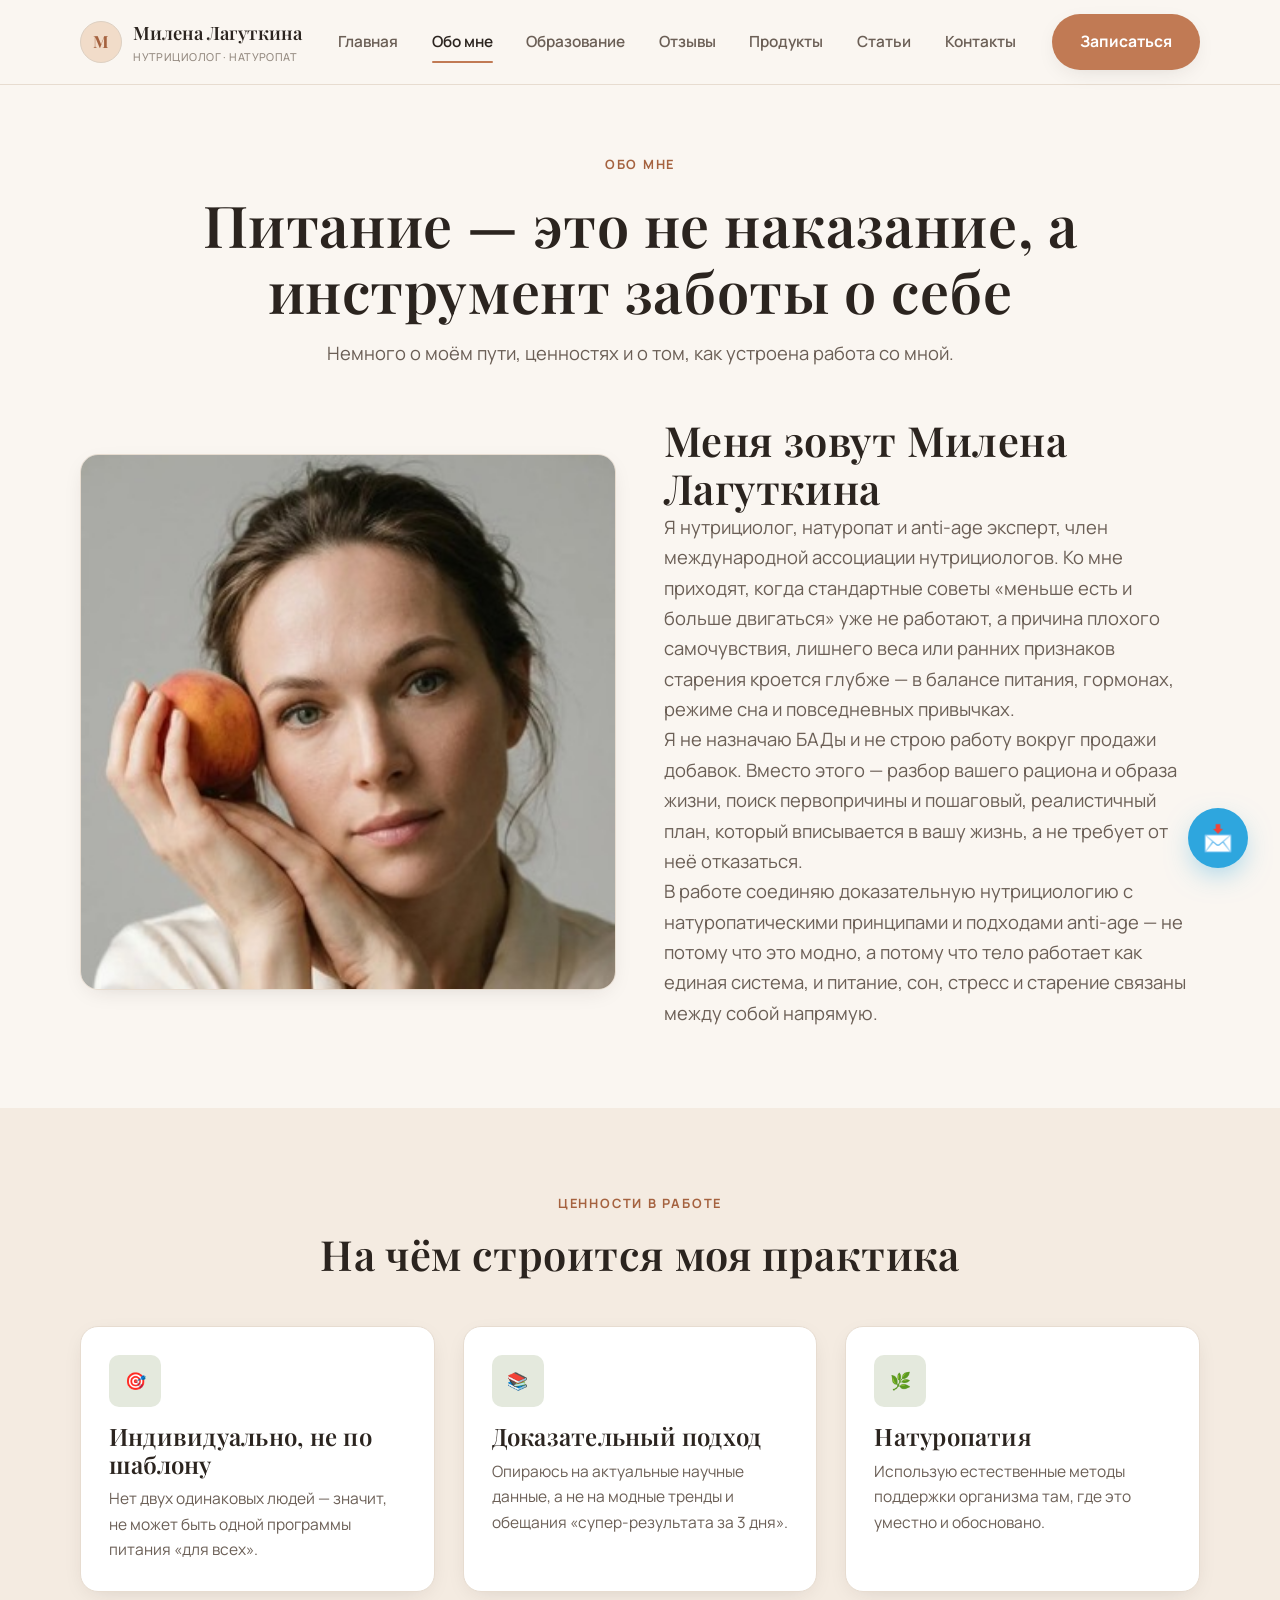
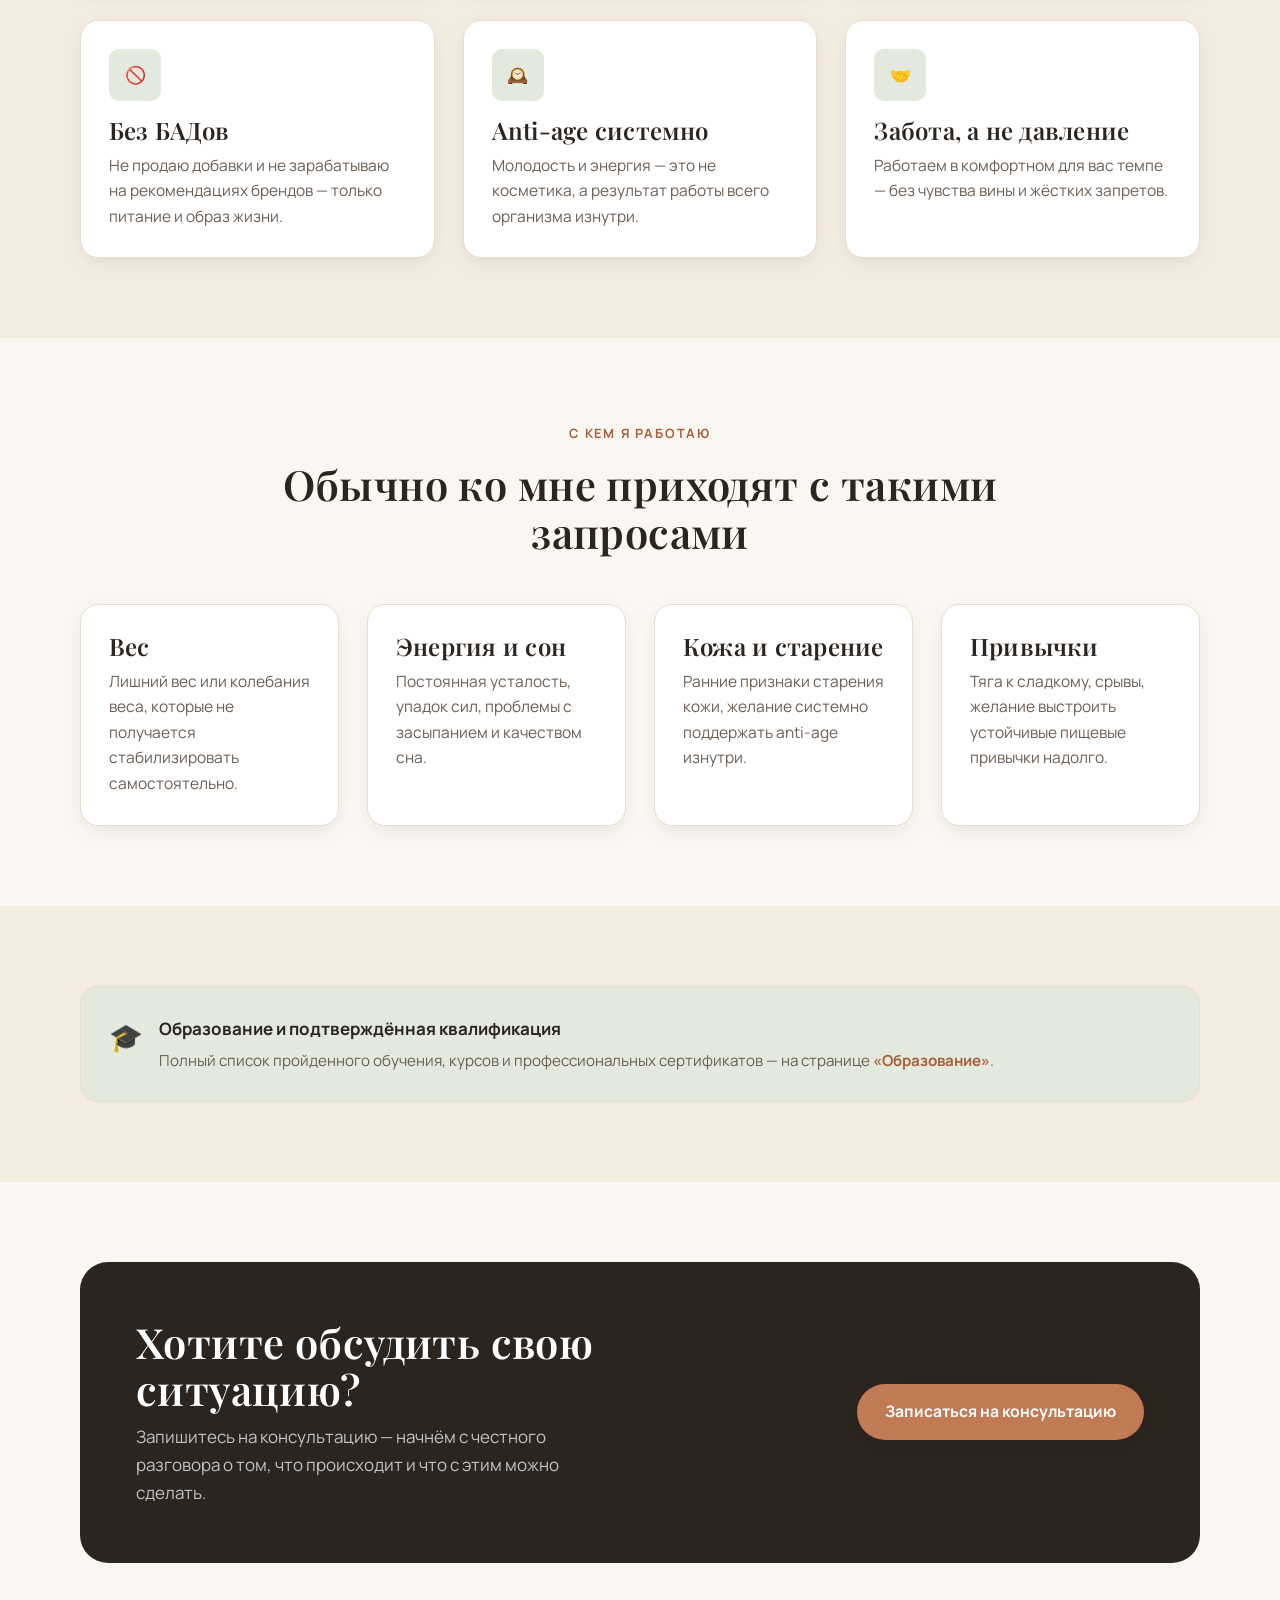
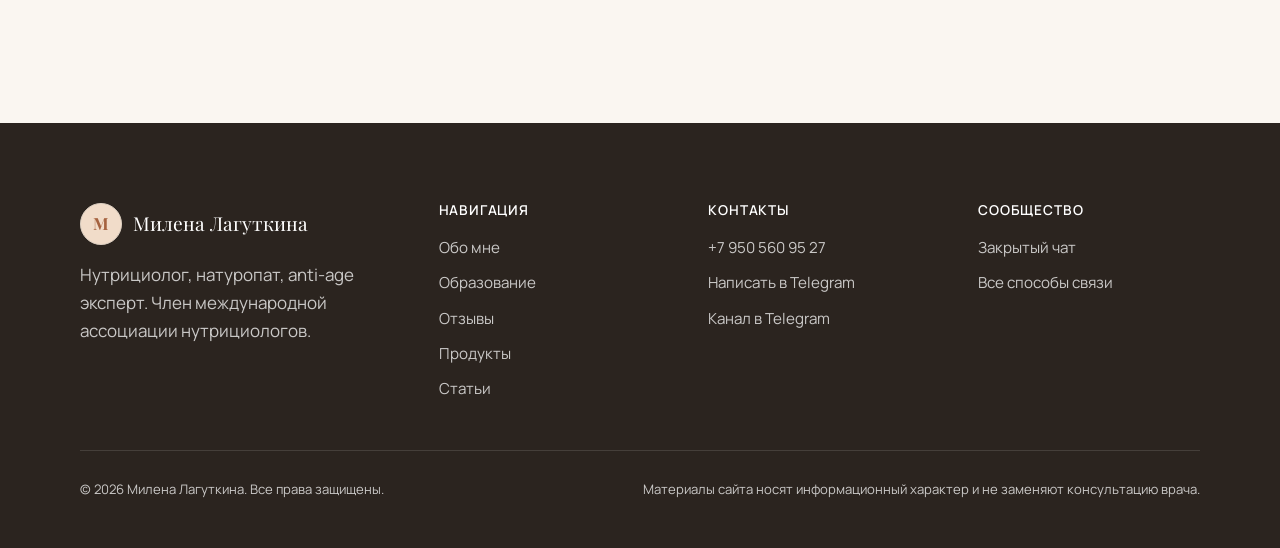
==== about.html @ a7af4984 "Первая версия сайта Милены Лагуткиной Многостраничный сайт-визитка нутрициолога/натуропата/anti-age " ====
<!doctype html>
<html lang="ru">
<script>document.documentElement.classList.add("js")</script>
<head>
<meta charset="UTF-8" />
<meta name="viewport" content="width=device-width, initial-scale=1" />
<title>Обо мне — Милена Лагуткина, нутрициолог</title>
<meta name="description" content="История, ценности и подход к работе нутрициолога, натуропата и anti-age эксперта Милены Лагуткиной." />
<link rel="icon" href="data:image/svg+xml,<svg xmlns=%22http://www.w3.org/2000/svg%22 viewBox=%220 0 100 100%22><circle cx=%2250%22 cy=%2250%22 r=%2248%22 fill=%22%23C17A54%22/><text x=%2250%22 y=%2266%22 font-size=%2258%22 font-family=%22Georgia,serif%22 fill=%22white%22 text-anchor=%22middle%22>М</text></svg>" />
<link rel="preconnect" href="https://fonts.googleapis.com" />
<link rel="preconnect" href="https://fonts.gstatic.com" crossorigin />
<link href="https://fonts.googleapis.com/css2?family=Playfair+Display:wght@500;600;700&family=Manrope:wght@400;500;600;700;800&display=swap" rel="stylesheet" />
<link rel="stylesheet" href="css/style.css" />
</head>
<body>

<header class="site-header">
  <div class="container">
    <a href="index.html" class="brand">
      <span class="brand-mark">М</span>
      <span>Милена Лагуткина<small>Нутрициолог · Натуропат</small></span>
    </a>
    <nav class="nav-main" id="nav-main">
      <a href="index.html">Главная</a>
      <a href="about.html" aria-current="page">Обо мне</a>
      <a href="education.html">Образование</a>
      <a href="reviews.html">Отзывы</a>
      <a href="products.html">Продукты</a>
      <a href="articles.html">Статьи</a>
      <a href="contacts.html">Контакты</a>
      <a href="contacts.html" class="btn btn-primary btn-sm mobile-only-cta">Записаться</a>
    </nav>
    <div class="header-actions">
      <a href="contacts.html" class="btn btn-primary desktop-only">Записаться</a>
      <button class="nav-toggle" aria-label="Открыть меню" aria-expanded="false" aria-controls="nav-main"><span class="bar"></span></button>
    </div>
  </div>
</header>

<main>
  <section class="page-hero container">
    <p class="eyebrow">Обо мне</p>
    <h1>Питание — это не наказание, а инструмент заботы о себе</h1>
    <p class="lede">Немного о моём пути, ценностях и о том, как устроена работа со мной.</p>
  </section>

  <section class="section" style="padding-top:0">
    <div class="container two-col reveal">
      <div class="img-frame">
        <img src="images/milena-portrait-1.jpg" alt="Милена Лагуткина" />
      </div>
      <div>
        <h2>Меня зовут Милена Лагуткина</h2>
        <p class="lede">Я нутрициолог, натуропат и anti-age эксперт, член международной ассоциации нутрициологов. Ко мне приходят, когда стандартные советы «меньше есть и больше двигаться» уже не работают, а причина плохого самочувствия, лишнего веса или ранних признаков старения кроется глубже — в балансе питания, гормонах, режиме сна и повседневных привычках.</p>
        <p class="lede">Я не назначаю БАДы и не строю работу вокруг продажи добавок. Вместо этого — разбор вашего рациона и образа жизни, поиск первопричины и пошаговый, реалистичный план, который вписывается в вашу жизнь, а не требует от неё отказаться.</p>
        <p class="lede">В работе соединяю доказательную нутрициологию с натуропатическими принципами и подходами anti-age — не потому что это модно, а потому что тело работает как единая система, и питание, сон, стресс и старение связаны между собой напрямую.</p>
      </div>
    </div>
  </section>

  <section class="section section--alt">
    <div class="container reveal">
      <div class="section-head center">
        <p class="eyebrow">Ценности в работе</p>
        <h2>На чём строится моя практика</h2>
      </div>
      <div class="grid grid-3">
        <div class="card value-card reveal">
          <div class="icon-tile">🎯</div>
          <h3>Индивидуально, не по шаблону</h3>
          <p>Нет двух одинаковых людей — значит, не может быть одной программы питания «для всех».</p>
        </div>
        <div class="card value-card reveal">
          <div class="icon-tile">📚</div>
          <h3>Доказательный подход</h3>
          <p>Опираюсь на актуальные научные данные, а не на модные тренды и обещания «супер-результата за 3 дня».</p>
        </div>
        <div class="card value-card reveal">
          <div class="icon-tile">🌿</div>
          <h3>Натуропатия</h3>
          <p>Использую естественные методы поддержки организма там, где это уместно и обосновано.</p>
        </div>
        <div class="card value-card reveal">
          <div class="icon-tile">🚫</div>
          <h3>Без БАДов</h3>
          <p>Не продаю добавки и не зарабатываю на рекомендациях брендов — только питание и образ жизни.</p>
        </div>
        <div class="card value-card reveal">
          <div class="icon-tile">🕰️</div>
          <h3>Anti-age системно</h3>
          <p>Молодость и энергия — это не косметика, а результат работы всего организма изнутри.</p>
        </div>
        <div class="card value-card reveal">
          <div class="icon-tile">🤝</div>
          <h3>Забота, а не давление</h3>
          <p>Работаем в комфортном для вас темпе — без чувства вины и жёстких запретов.</p>
        </div>
      </div>
    </div>
  </section>

  <section class="section">
    <div class="container reveal">
      <div class="section-head center">
        <p class="eyebrow">С кем я работаю</p>
        <h2>Обычно ко мне приходят с такими запросами</h2>
      </div>
      <div class="grid grid-4">
        <div class="card reveal"><h3>Вес</h3><p>Лишний вес или колебания веса, которые не получается стабилизировать самостоятельно.</p></div>
        <div class="card reveal"><h3>Энергия и сон</h3><p>Постоянная усталость, упадок сил, проблемы с засыпанием и качеством сна.</p></div>
        <div class="card reveal"><h3>Кожа и старение</h3><p>Ранние признаки старения кожи, желание системно поддержать anti-age изнутри.</p></div>
        <div class="card reveal"><h3>Привычки</h3><p>Тяга к сладкому, срывы, желание выстроить устойчивые пищевые привычки надолго.</p></div>
      </div>
    </div>
  </section>

  <section class="section section--alt">
    <div class="container reveal">
      <div class="no-bads">
        <span class="ico">🎓</span>
        <div>
          <strong>Образование и подтверждённая квалификация</strong>
          <p>Полный список пройденного обучения, курсов и профессиональных сертификатов — на странице <a href="education.html" style="color:var(--color-primary-dark); font-weight:700;">«Образование»</a>.</p>
        </div>
      </div>
    </div>
  </section>

  <section class="section">
    <div class="container reveal">
      <div class="cta-banner">
        <div>
          <h2>Хотите обсудить свою ситуацию?</h2>
          <p>Запишитесь на консультацию — начнём с честного разговора о том, что происходит и что с этим можно сделать.</p>
        </div>
        <button class="btn btn-primary" data-open-booking="Консультация">Записаться на консультацию</button>
      </div>
    </div>
  </section>
</main>

<footer class="site-footer">
  <div class="container">
    <div class="footer-grid">
      <div>
        <div class="footer-brand"><span class="brand-mark">М</span>Милена Лагуткина</div>
        <p>Нутрициолог, натуропат, anti-age эксперт. Член международной ассоциации нутрициологов.</p>
      </div>
      <div>
        <h4>Навигация</h4>
        <ul>
          <li><a href="about.html">Обо мне</a></li>
          <li><a href="education.html">Образование</a></li>
          <li><a href="reviews.html">Отзывы</a></li>
          <li><a href="products.html">Продукты</a></li>
          <li><a href="articles.html">Статьи</a></li>
        </ul>
      </div>
      <div>
        <h4>Контакты</h4>
        <ul>
          <li><a href="tel:+79505609527">+7 950 560 95 27</a></li>
          <li><a href="https://t.me/MilenaLagutkina" target="_blank" rel="noopener">Написать в Telegram</a></li>
          <li><a href="https://t.me/zdorovo_krasivo" target="_blank" rel="noopener">Канал в Telegram</a></li>
        </ul>
      </div>
      <div>
        <h4>Сообщество</h4>
        <ul>
          <li><a href="https://t.me/+6NhUMPL6oHg5ZDhi" target="_blank" rel="noopener">Закрытый чат</a></li>
          <li><a href="contacts.html">Все способы связи</a></li>
        </ul>
      </div>
    </div>
    <div class="footer-bottom">
      <span>© <span data-year>2026</span> Милена Лагуткина. Все права защищены.</span>
      <span>Материалы сайта носят информационный характер и не заменяют консультацию врача.</span>
    </div>
  </div>
</footer>

<a href="https://t.me/MilenaLagutkina" target="_blank" rel="noopener" class="float-tg" aria-label="Написать в Telegram">📩</a>

<div class="modal-overlay" data-modal="booking">
  <div class="modal" role="dialog" aria-modal="true" aria-labelledby="modal-title">
    <button class="modal-close" data-modal-close aria-label="Закрыть">✕</button>
    <h3 id="modal-title" data-modal-title>Запись на консультацию</h3>
    <p class="lede">Заполните форму — я отвечу в Telegram в ближайшее время.</p>
    <form class="js-booking-form">
      <div class="form-field">
        <label for="f-name">Имя</label>
        <input type="text" id="f-name" name="name" required placeholder="Как к вам обращаться" />
      </div>
      <div class="form-field">
        <label for="f-contact">Телефон или Telegram</label>
        <input type="text" id="f-contact" name="contact" required placeholder="+7 или @username" />
      </div>
      <div class="form-field">
        <label for="f-service">Что вас интересует</label>
        <select id="f-service" name="service">
          <option>Консультация</option>
          <option>Разовая консультация</option>
          <option>Сопровождение</option>
          <option>Методичка</option>
          <option>Другое</option>
        </select>
      </div>
      <div class="form-field">
        <label for="f-time">Удобное время для связи</label>
        <input type="text" id="f-time" name="time" placeholder="Например, будни после 18:00" />
      </div>
      <div class="form-field">
        <label for="f-comment">Комментарий</label>
        <textarea id="f-comment" name="comment" placeholder="Коротко о вашем запросе"></textarea>
      </div>
      <button type="submit" class="btn btn-primary btn-block">Отправить в Telegram</button>
      <p class="form-note">Нажимая кнопку, вы перейдёте в Telegram с готовым сообщением — останется его отправить.</p>
    </form>
    <div class="form-success">
      <div class="ico">✅</div>
      <h3>Открыли Telegram</h3>
      <p class="lede">Мы подготовили сообщение с вашей заявкой — просто нажмите «Отправить» в чате.</p>
    </div>
  </div>
</div>

<script src="js/main.js"></script>
</body>
</html>
---- css/style.css ----
/* ==========================================================================
   Milena Lagutkina — nutritionist personal brand site
   Design tokens
   ========================================================================== */
:root {
  --color-bg: #faf6f1;
  --color-bg-alt: #f4ebe1;
  --color-surface: #ffffff;
  --color-text: #2b241f;
  --color-text-soft: #6b5f56;
  --color-text-faint: #948a80;
  --color-primary: #c17a54;
  --color-primary-dark: #a5623f;
  --color-primary-soft: #f1dcc9;
  --color-secondary: #7c8f6e;
  --color-secondary-soft: #e4e9dd;
  --color-border: #e7dcd0;
  --color-line: #ddd0c2;

  --font-heading: "Playfair Display", "PT Serif", Georgia, serif;
  --font-body: "Manrope", "Segoe UI", Arial, sans-serif;

  --container-w: 1200px;
  --radius-sm: 10px;
  --radius-md: 18px;
  --radius-lg: 28px;
  --shadow-soft: 0 12px 40px -16px rgba(43, 36, 31, 0.25);
  --shadow-card: 0 6px 24px -10px rgba(43, 36, 31, 0.18);

  --space-xs: 0.5rem;
  --space-sm: 1rem;
  --space-md: 1.75rem;
  --space-lg: 3rem;
  --space-xl: 5rem;

  --header-h: 84px;
}

/* ==========================================================================
   Reset
   ========================================================================== */
*, *::before, *::after { box-sizing: border-box; }
html { scroll-behavior: smooth; }
body, h1, h2, h3, h4, p, figure, blockquote, dl, dd { margin: 0; }
ul, ol { margin: 0; padding: 0; list-style: none; }
img, picture, svg { display: block; max-width: 100%; }
a { color: inherit; text-decoration: none; }
button { font: inherit; color: inherit; background: none; border: none; cursor: pointer; }
input, textarea, select { font: inherit; color: inherit; }
:focus-visible { outline: 2px solid var(--color-primary-dark); outline-offset: 3px; }

body {
  font-family: var(--font-body);
  background: var(--color-bg);
  color: var(--color-text);
  line-height: 1.65;
  font-size: 17px;
  -webkit-font-smoothing: antialiased;
  overflow-x: hidden;
}

@media (prefers-reduced-motion: reduce) {
  *, *::before, *::after { animation-duration: 0.01ms !important; animation-iteration-count: 1 !important; transition-duration: 0.01ms !important; scroll-behavior: auto !important; }
}

h1, h2, h3, h4 { font-family: var(--font-heading); font-weight: 600; line-height: 1.15; letter-spacing: 0.01em; color: var(--color-text); }
h1 { font-size: clamp(2.2rem, 4vw + 1rem, 3.6rem); font-weight: 600; }
h2 { font-size: clamp(1.8rem, 2.4vw + 1rem, 2.6rem); }
h3 { font-size: clamp(1.25rem, 1vw + 1rem, 1.5rem); }
.eyebrow {
  display: inline-flex;
  align-items: center;
  gap: 0.5em;
  font-family: var(--font-body);
  font-weight: 700;
  font-size: 0.8rem;
  letter-spacing: 0.14em;
  text-transform: uppercase;
  color: var(--color-primary-dark);
  margin-bottom: var(--space-sm);
}
.eyebrow::before {
  content: "";
  width: 28px;
  height: 2px;
  background: var(--color-primary);
  display: inline-block;
}
.lede { font-size: 1.15rem; color: var(--color-text-soft); max-width: 60ch; }

.container { width: 100%; max-width: var(--container-w); margin-inline: auto; padding-inline: clamp(1.25rem, 4vw, 2.5rem); }
.section { padding-block: var(--space-xl); }
.section--alt { background: var(--color-bg-alt); }
.section--tight { padding-block: var(--space-lg); }
.section-head { max-width: 720px; margin-bottom: var(--space-lg); }
.section-head.center { margin-inline: auto; text-align: center; }
.section-head.center .eyebrow::before { display: none; }
.section-head.split { display: flex; justify-content: space-between; align-items: flex-end; gap: var(--space-md); }

/* ==========================================================================
   Buttons
   ========================================================================== */
.btn {
  display: inline-flex;
  align-items: center;
  justify-content: center;
  gap: 0.6em;
  padding: 0.95em 1.8em;
  border-radius: 999px;
  font-weight: 700;
  font-size: 0.98rem;
  min-height: 44px;
  transition: transform 0.2s ease, box-shadow 0.2s ease, background 0.2s ease, color 0.2s ease;
  white-space: nowrap;
}
.btn-primary { background: var(--color-primary); color: #fff; box-shadow: var(--shadow-card); }
.btn-primary:hover { background: var(--color-primary-dark); transform: translateY(-2px); }
.btn-ghost { background: transparent; color: var(--color-text); border: 1.5px solid var(--color-line); }
.btn-ghost:hover { border-color: var(--color-primary); color: var(--color-primary-dark); transform: translateY(-2px); }
.btn-dark { background: var(--color-text); color: #fff; }
.btn-dark:hover { background: #000; transform: translateY(-2px); }
.btn-tg { background: #2ea6de; color: #fff; }
.btn-tg:hover { background: #2590c4; transform: translateY(-2px); }
.btn-block { width: 100%; }
.btn-sm { padding: 0.7em 1.3em; font-size: 0.88rem; min-height: 38px; }

.btn-row { display: flex; flex-wrap: wrap; gap: 0.9rem; align-items: center; }

/* ==========================================================================
   Header / Nav
   ========================================================================== */
.site-header {
  position: sticky;
  top: 0;
  z-index: 100;
  /* Solid background on purpose: backdrop-filter/filter on this element
     would make it a containing block for the fixed-position mobile nav
     panel, breaking its full-viewport overlay on mobile. */
  background: var(--color-bg);
  border-bottom: 1px solid var(--color-border);
}
.site-header .container { display: flex; align-items: center; justify-content: space-between; height: var(--header-h); gap: var(--space-md); }
.brand { display: flex; align-items: center; gap: 0.7rem; font-family: var(--font-heading); font-size: 1.15rem; font-weight: 600; }
.brand-mark {
  width: 42px; height: 42px; border-radius: 50%;
  background: var(--color-primary-soft);
  display: flex; align-items: center; justify-content: center;
  color: var(--color-primary-dark);
  font-family: var(--font-heading);
  font-weight: 700;
  font-size: 1.05rem;
  flex-shrink: 0;
  border: 1px solid var(--color-line);
}
.brand small { display: block; font-family: var(--font-body); font-weight: 500; font-size: 0.68rem; color: var(--color-text-faint); letter-spacing: 0.04em; text-transform: uppercase; }

.nav-main { display: flex; align-items: center; gap: 2.1rem; }
.nav-main .mobile-only-cta { display: none; }
.nav-main a { font-weight: 600; font-size: 0.96rem; color: var(--color-text-soft); position: relative; padding: 0.3rem 0; }
.nav-main a:hover, .nav-main a[aria-current="page"] { color: var(--color-text); }
.nav-main a[aria-current="page"]::after {
  content: "";
  position: absolute; left: 0; right: 0; bottom: -4px; height: 2px;
  background: var(--color-primary);
  border-radius: 2px;
}
.header-actions { display: flex; align-items: center; gap: 0.9rem; }
.nav-toggle {
  display: none;
  width: 44px; height: 44px;
  align-items: center; justify-content: center;
  border-radius: 50%;
  border: 1px solid var(--color-line);
}
.nav-toggle .bar, .nav-toggle .bar::before, .nav-toggle .bar::after {
  content: ""; display: block; width: 18px; height: 2px; background: var(--color-text); position: relative; transition: 0.25s ease;
}
.nav-toggle .bar::before { position: absolute; top: -6px; }
.nav-toggle .bar::after { position: absolute; top: 6px; }
.nav-toggle[aria-expanded="true"] .bar { background: transparent; }
.nav-toggle[aria-expanded="true"] .bar::before { transform: rotate(45deg) translate(-4px,-4px); top: 0; }
.nav-toggle[aria-expanded="true"] .bar::after { transform: rotate(-45deg) translate(-4px,4px); top: 0; }

@media (max-width: 900px) {
  .nav-main {
    position: fixed; inset: var(--header-h) 0 0 0;
    background: var(--color-bg);
    flex-direction: column;
    align-items: flex-start;
    padding: var(--space-lg) clamp(1.25rem, 6vw, 2.5rem);
    gap: 1.6rem;
    transform: translateX(100%);
    transition: transform 0.3s ease;
    overflow-y: auto;
  }
  .nav-main.is-open { transform: translateX(0); }
  .nav-main a { font-size: 1.3rem; }
  .nav-main .btn { margin-top: 1rem; }
  .nav-main .mobile-only-cta { display: inline-flex; }
  .nav-toggle { display: inline-flex; }
  .header-actions .btn-primary.desktop-only { display: none; }
}

/* ==========================================================================
   Hero
   ========================================================================== */
.hero { position: relative; padding-block: clamp(2.5rem, 6vw, 5rem); overflow: hidden; }
.hero::before {
  content: "";
  position: absolute; top: -10%; right: -8%; width: 46%; aspect-ratio: 1;
  background: radial-gradient(circle, var(--color-primary-soft) 0%, transparent 70%);
  z-index: 0;
}
.hero .container { position: relative; z-index: 1; display: grid; grid-template-columns: 1.05fr 0.95fr; gap: clamp(2rem, 5vw, 4rem); align-items: center; }
.hero-copy .credentials { display: flex; flex-wrap: wrap; gap: 0.6rem; margin-block: var(--space-md) var(--space-md); }
.badge {
  display: inline-flex; align-items: center; gap: 0.45em;
  background: var(--color-surface); border: 1px solid var(--color-border);
  padding: 0.5em 0.95em; border-radius: 999px; font-size: 0.82rem; font-weight: 600; color: var(--color-text-soft);
}
.badge .dot { width: 6px; height: 6px; border-radius: 50%; background: var(--color-secondary); flex-shrink: 0; }
.hero-photo { position: relative; }
.hero-photo-frame {
  position: relative;
  border-radius: var(--radius-lg);
  overflow: hidden;
  aspect-ratio: 4/5;
  background: var(--color-primary-soft);
  box-shadow: var(--shadow-soft);
  isolation: isolate;
}
.hero-photo-frame img { width: 100%; height: 100%; object-fit: cover; object-position: top center; }
.hero-photo-tag {
  position: absolute; left: -14px; bottom: 22px;
  background: var(--color-surface);
  border-radius: var(--radius-md);
  padding: 0.9rem 1.15rem;
  box-shadow: var(--shadow-card);
  display: flex; align-items: center; gap: 0.75rem;
  max-width: 230px;
  border: 1px solid var(--color-border);
}
.hero-photo-tag strong { display: block; font-size: 0.95rem; }
.hero-photo-tag span { font-size: 0.78rem; color: var(--color-text-soft); }
.hero-photo-tag .ico { font-size: 1.4rem; }
.hero-stats { display: flex; gap: var(--space-lg); margin-top: var(--space-lg); flex-wrap: wrap; }
.hero-stats strong { display: block; font-family: var(--font-heading); font-size: 1.9rem; color: var(--color-primary-dark); }
.hero-stats span { font-size: 0.85rem; color: var(--color-text-soft); }

@media (max-width: 900px) {
  .hero .container { grid-template-columns: 1fr; }
  .hero-photo { order: -1; max-width: 340px; margin-inline: auto; }
  .hero-photo-tag { left: 10px; }
}

/* ==========================================================================
   Cards / grids
   ========================================================================== */
.grid { display: grid; gap: var(--space-md); }
.grid-3 { grid-template-columns: repeat(3, 1fr); }
.grid-2 { grid-template-columns: repeat(2, 1fr); }
.grid-4 { grid-template-columns: repeat(4, 1fr); }
@media (max-width: 980px) { .grid-3, .grid-4 { grid-template-columns: repeat(2, 1fr); } }
@media (max-width: 620px) { .grid-3, .grid-4, .grid-2 { grid-template-columns: 1fr; } }

.card {
  background: var(--color-surface);
  border: 1px solid var(--color-border);
  border-radius: var(--radius-md);
  padding: var(--space-md);
  box-shadow: var(--shadow-card);
  transition: transform 0.25s ease, box-shadow 0.25s ease;
}
.card:hover { transform: translateY(-4px); box-shadow: var(--shadow-soft); }
.card .icon-tile {
  width: 52px; height: 52px; border-radius: var(--radius-sm);
  background: var(--color-secondary-soft); color: var(--color-secondary);
  display: flex; align-items: center; justify-content: center; margin-bottom: var(--space-sm);
}
.card h3 { margin-bottom: 0.5rem; }
.card p { color: var(--color-text-soft); font-size: 0.97rem; }

/* Values / approach cards on About */
.value-card { text-align: left; }

/* Timeline (Education) */
.timeline { position: relative; padding-left: 2.2rem; border-left: 2px solid var(--color-line); display: flex; flex-direction: column; gap: var(--space-md); }
.timeline-item { position: relative; }
.timeline-item::before {
  content: ""; position: absolute; left: -2.2rem; top: 0.3rem;
  width: 14px; height: 14px; border-radius: 50%;
  background: var(--color-primary); border: 3px solid var(--color-bg);
  box-shadow: 0 0 0 2px var(--color-primary);
}
.timeline-item .year { font-weight: 700; color: var(--color-primary-dark); font-size: 0.85rem; letter-spacing: 0.06em; text-transform: uppercase; }
.timeline-item h3 { margin-block: 0.3rem 0.35rem; }
.timeline-item p { color: var(--color-text-soft); }

.cert-grid { display: grid; grid-template-columns: repeat(3, 1fr); gap: var(--space-sm); margin-top: var(--space-lg); }
@media (max-width: 720px) { .cert-grid { grid-template-columns: repeat(2, 1fr); } }
.cert-tile {
  background: var(--color-surface); border: 1px dashed var(--color-line); border-radius: var(--radius-sm);
  padding: var(--space-sm); text-align: center; font-size: 0.85rem; color: var(--color-text-soft);
  display: flex; flex-direction: column; align-items: center; gap: 0.5rem; min-height: 140px; justify-content: center;
}
.cert-tile .ico { font-size: 1.7rem; }

/* ==========================================================================
   Testimonials
   ========================================================================== */
.testi-card { display: flex; flex-direction: column; gap: var(--space-sm); height: 100%; }
.testi-quote { color: var(--color-text-soft); font-size: 0.98rem; flex-grow: 1; }
.testi-quote::before { content: "\201C"; font-family: var(--font-heading); font-size: 2rem; color: var(--color-primary); line-height: 0; position: relative; top: 0.4rem; margin-right: 0.15rem; }
.testi-who { display: flex; align-items: center; gap: 0.8rem; padding-top: var(--space-sm); border-top: 1px solid var(--color-border); }
.testi-avatar { width: 44px; height: 44px; border-radius: 50%; background: var(--color-primary-soft); color: var(--color-primary-dark); display: flex; align-items: center; justify-content: center; font-weight: 700; font-family: var(--font-heading); flex-shrink: 0; }
.testi-who strong { display: block; font-size: 0.92rem; }
.testi-who span { font-size: 0.78rem; color: var(--color-text-faint); }
.testi-tag { display: inline-block; margin-top: 0.4rem; font-size: 0.72rem; font-weight: 700; letter-spacing: 0.04em; text-transform: uppercase; color: var(--color-secondary); background: var(--color-secondary-soft); padding: 0.25em 0.7em; border-radius: 999px; }

.rating { color: var(--color-primary); font-size: 0.9rem; letter-spacing: 0.15em; }

/* ==========================================================================
   Product / pricing cards
   ========================================================================== */
.product-card { display: flex; flex-direction: column; position: relative; }
.product-card.featured { border-color: var(--color-primary); box-shadow: 0 16px 40px -18px rgba(193,122,84,0.45); }
.product-card .ribbon {
  position: absolute; top: -13px; left: var(--space-md);
  background: var(--color-primary); color: #fff; font-size: 0.72rem; font-weight: 700;
  padding: 0.35em 0.9em; border-radius: 999px; letter-spacing: 0.04em; text-transform: uppercase;
}
.product-card .price { font-family: var(--font-heading); font-size: 2rem; color: var(--color-text); margin-block: 0.6rem 0.2rem; }
.product-card .price span { font-size: 0.95rem; font-family: var(--font-body); color: var(--color-text-faint); font-weight: 500; }
.product-card ul { display: flex; flex-direction: column; gap: 0.6rem; margin-block: var(--space-sm) var(--space-md); flex-grow: 1; }
.product-card li { display: flex; gap: 0.6rem; font-size: 0.93rem; color: var(--color-text-soft); }
.product-card li::before { content: "✓"; color: var(--color-secondary); font-weight: 700; flex-shrink: 0; }
.product-card .btn { margin-top: auto; }

.guide-card { display: flex; flex-direction: column; }
.guide-cover {
  aspect-ratio: 3/4; border-radius: var(--radius-sm); margin-bottom: var(--space-sm);
  background: linear-gradient(155deg, var(--color-primary-soft), var(--color-secondary-soft));
  display: flex; align-items: center; justify-content: center; text-align: center; padding: 1.2rem;
  border: 1px solid var(--color-border);
}
.guide-cover span { font-family: var(--font-heading); font-weight: 600; font-size: 1.05rem; color: var(--color-text); }
.guide-price-row { display: flex; align-items: center; justify-content: space-between; margin-top: auto; padding-top: var(--space-sm); }
.guide-price { font-family: var(--font-heading); font-size: 1.35rem; }

/* ==========================================================================
   Articles
   ========================================================================== */
.article-card { display: flex; flex-direction: column; }
.article-meta { display: flex; gap: 0.7rem; align-items: center; font-size: 0.78rem; color: var(--color-text-faint); margin-bottom: 0.6rem; text-transform: uppercase; letter-spacing: 0.04em; }
.article-meta .tag { color: var(--color-secondary); font-weight: 700; }
details.article-more { margin-top: var(--space-sm); border-top: 1px solid var(--color-border); padding-top: var(--space-sm); }
details.article-more summary {
  cursor: pointer; font-weight: 700; color: var(--color-primary-dark); font-size: 0.92rem;
  list-style: none; display: flex; align-items: center; gap: 0.4rem;
}
details.article-more summary::-webkit-details-marker { display: none; }
details.article-more summary::after { content: "→"; transition: transform 0.2s ease; }
details.article-more[open] summary::after { transform: rotate(90deg); }
details.article-more .more-body { padding-top: 0.8rem; color: var(--color-text-soft); font-size: 0.95rem; display: flex; flex-direction: column; gap: 0.7rem; }

/* ==========================================================================
   CTA banner
   ========================================================================== */
.cta-banner {
  background: var(--color-text); color: #fff;
  border-radius: var(--radius-lg);
  padding: clamp(2rem, 5vw, 3.5rem);
  display: flex; justify-content: space-between; align-items: center; gap: var(--space-lg); flex-wrap: wrap;
}
.cta-banner h2 { color: #fff; max-width: 480px; }
.cta-banner p { color: rgba(255,255,255,0.72); margin-top: 0.6rem; max-width: 460px; }

.tg-banner {
  background: linear-gradient(135deg, var(--color-secondary-soft), var(--color-primary-soft));
  border-radius: var(--radius-lg);
  padding: clamp(2rem, 5vw, 3rem);
  display: flex; align-items: center; gap: var(--space-lg); flex-wrap: wrap; justify-content: space-between;
  border: 1px solid var(--color-border);
}
.tg-banner .icon-tg { font-size: 2.6rem; }

/* ==========================================================================
   Forms / Modal
   ========================================================================== */
.form-field { display: flex; flex-direction: column; gap: 0.4rem; margin-bottom: var(--space-sm); text-align: left; }
.form-field label { font-size: 0.85rem; font-weight: 700; color: var(--color-text-soft); }
.form-field input, .form-field select, .form-field textarea {
  padding: 0.85em 1em; border-radius: var(--radius-sm); border: 1.5px solid var(--color-border);
  background: var(--color-bg); font-size: 0.98rem; transition: border-color 0.2s ease;
}
.form-field input:focus, .form-field select:focus, .form-field textarea:focus { border-color: var(--color-primary); outline: none; }
.form-field textarea { resize: vertical; min-height: 100px; }
.form-hint { font-size: 0.82rem; color: var(--color-text-faint); margin-top: 0.5rem; }
.form-note { font-size: 0.8rem; color: var(--color-text-faint); margin-top: var(--space-sm); }

.modal-overlay {
  position: fixed; inset: 0; background: rgba(43,36,31,0.55); backdrop-filter: blur(2px);
  display: none; align-items: center; justify-content: center; z-index: 200; padding: 1.25rem;
}
.modal-overlay.is-open { display: flex; }
.modal {
  background: var(--color-surface); border-radius: var(--radius-lg); padding: clamp(1.5rem, 4vw, 2.5rem);
  max-width: 480px; width: 100%; max-height: 90vh; overflow-y: auto; position: relative; box-shadow: var(--shadow-soft);
}
.modal-close { position: absolute; top: 1.1rem; right: 1.1rem; width: 36px; height: 36px; border-radius: 50%; display: flex; align-items: center; justify-content: center; font-size: 1.2rem; border: 1px solid var(--color-border); }
.modal-close:hover { background: var(--color-bg-alt); }
.modal h3 { margin-bottom: 0.4rem; }
.modal .lede { font-size: 0.95rem; margin-bottom: var(--space-md); }
.form-success { display: none; text-align: center; padding: var(--space-md) 0; }
.form-success.is-visible { display: block; }
.form-success .ico { font-size: 2.4rem; margin-bottom: 0.6rem; }

/* ==========================================================================
   Floating Telegram button
   ========================================================================== */
.float-tg {
  position: fixed; right: clamp(1rem, 3vw, 2rem); bottom: clamp(1rem, 3vw, 2rem); z-index: 90;
  background: #2ea6de; color: #fff; width: 60px; height: 60px; border-radius: 50%;
  display: flex; align-items: center; justify-content: center; font-size: 1.6rem;
  box-shadow: 0 10px 30px -8px rgba(46,166,222,0.6);
  transition: transform 0.2s ease;
}
.float-tg:hover { transform: scale(1.08); }

/* ==========================================================================
   Footer
   ========================================================================== */
.site-footer { background: var(--color-text); color: rgba(255,255,255,0.75); padding-block: var(--space-xl) var(--space-lg); margin-top: var(--space-xl); }
.site-footer a:hover { color: #fff; }
.footer-grid { display: grid; grid-template-columns: 1.4fr 1fr 1fr 1fr; gap: var(--space-lg); }
@media (max-width: 900px) { .footer-grid { grid-template-columns: 1fr 1fr; } }
@media (max-width: 560px) { .footer-grid { grid-template-columns: 1fr; } }
.footer-grid h4 { color: #fff; font-family: var(--font-body); font-size: 0.85rem; letter-spacing: 0.06em; text-transform: uppercase; margin-bottom: 1rem; }
.footer-grid ul { display: flex; flex-direction: column; gap: 0.65rem; font-size: 0.95rem; }
.footer-brand { display: flex; align-items: center; gap: 0.7rem; margin-bottom: 1rem; font-family: var(--font-heading); font-size: 1.2rem; color: #fff; }
.footer-bottom { border-top: 1px solid rgba(255,255,255,0.12); margin-top: var(--space-lg); padding-top: var(--space-md); display: flex; justify-content: space-between; flex-wrap: wrap; gap: 1rem; font-size: 0.82rem; }

/* ==========================================================================
   Page hero (inner pages)
   ========================================================================== */
.page-hero { padding-block: clamp(2.5rem, 5vw, 4rem) var(--space-lg); text-align: center; }
.page-hero .eyebrow { justify-content: center; }
.page-hero .eyebrow::before { display: none; }
.page-hero h1 { margin-bottom: 0.9rem; }
.page-hero .lede { margin-inline: auto; }
.breadcrumb { font-size: 0.85rem; color: var(--color-text-faint); margin-bottom: var(--space-sm); }
.breadcrumb a:hover { color: var(--color-primary-dark); }

/* Reveal-on-scroll — hidden only once JS confirms it can reveal it again,
   so content stays visible by default if a script fails to load. */
.reveal { transition: opacity 0.6s ease, transform 0.6s ease; }
html.js .reveal { opacity: 0; transform: translateY(18px); }
html.js .reveal.is-visible { opacity: 1; transform: translateY(0); }

/* Utility */
.text-center { text-align: center; }
.mt-lg { margin-top: var(--space-lg); }
.two-col { display: grid; grid-template-columns: 1fr 1fr; gap: var(--space-lg); align-items: center; }
@media (max-width: 860px) { .two-col { grid-template-columns: 1fr; } }
.img-frame { border-radius: var(--radius-md); overflow: hidden; box-shadow: var(--shadow-card); border: 1px solid var(--color-border); }
.img-frame img { width: 100%; height: 100%; object-fit: cover; }

.no-bads {
  display: flex; gap: 1rem; align-items: flex-start; background: var(--color-secondary-soft);
  border: 1px solid var(--color-border); border-radius: var(--radius-md); padding: var(--space-md);
}
.no-bads .ico { font-size: 1.7rem; flex-shrink: 0; }
.no-bads strong { display: block; margin-bottom: 0.3rem; }
.no-bads p { color: var(--color-text-soft); font-size: 0.95rem; }
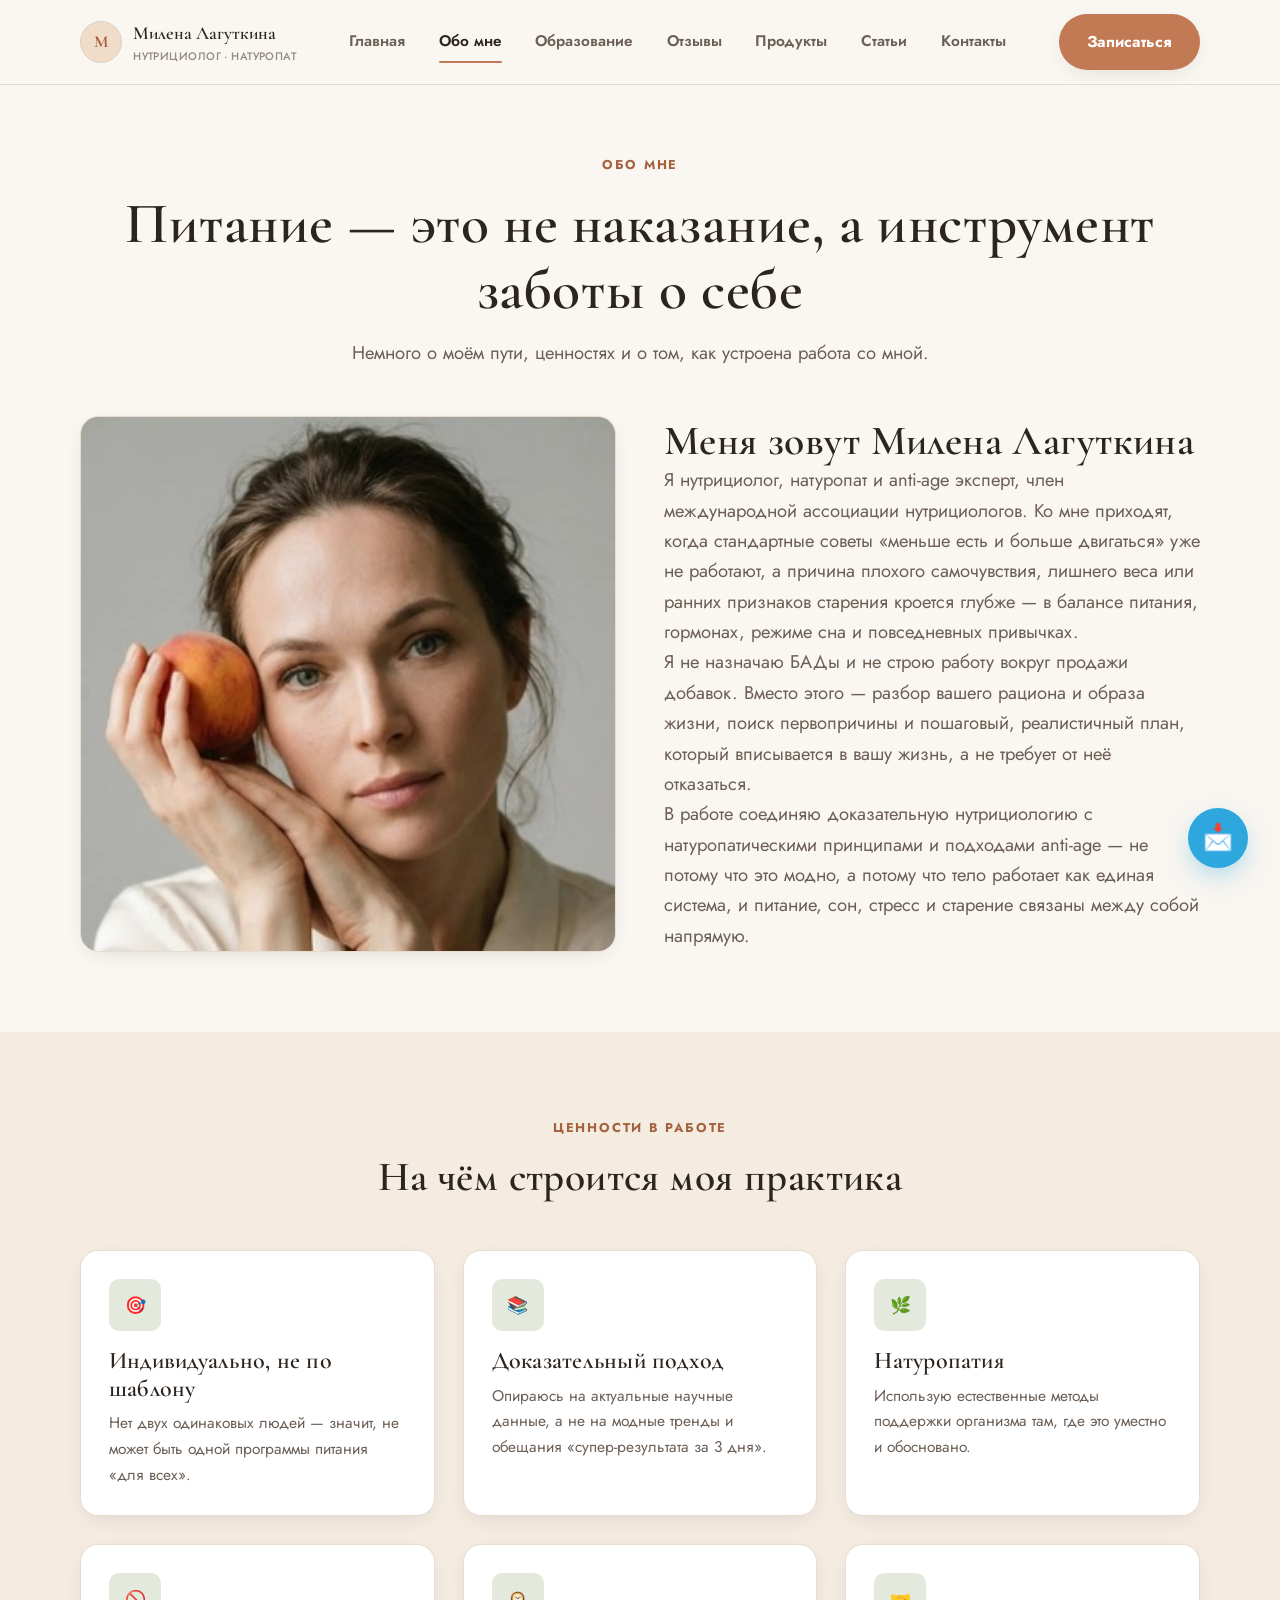
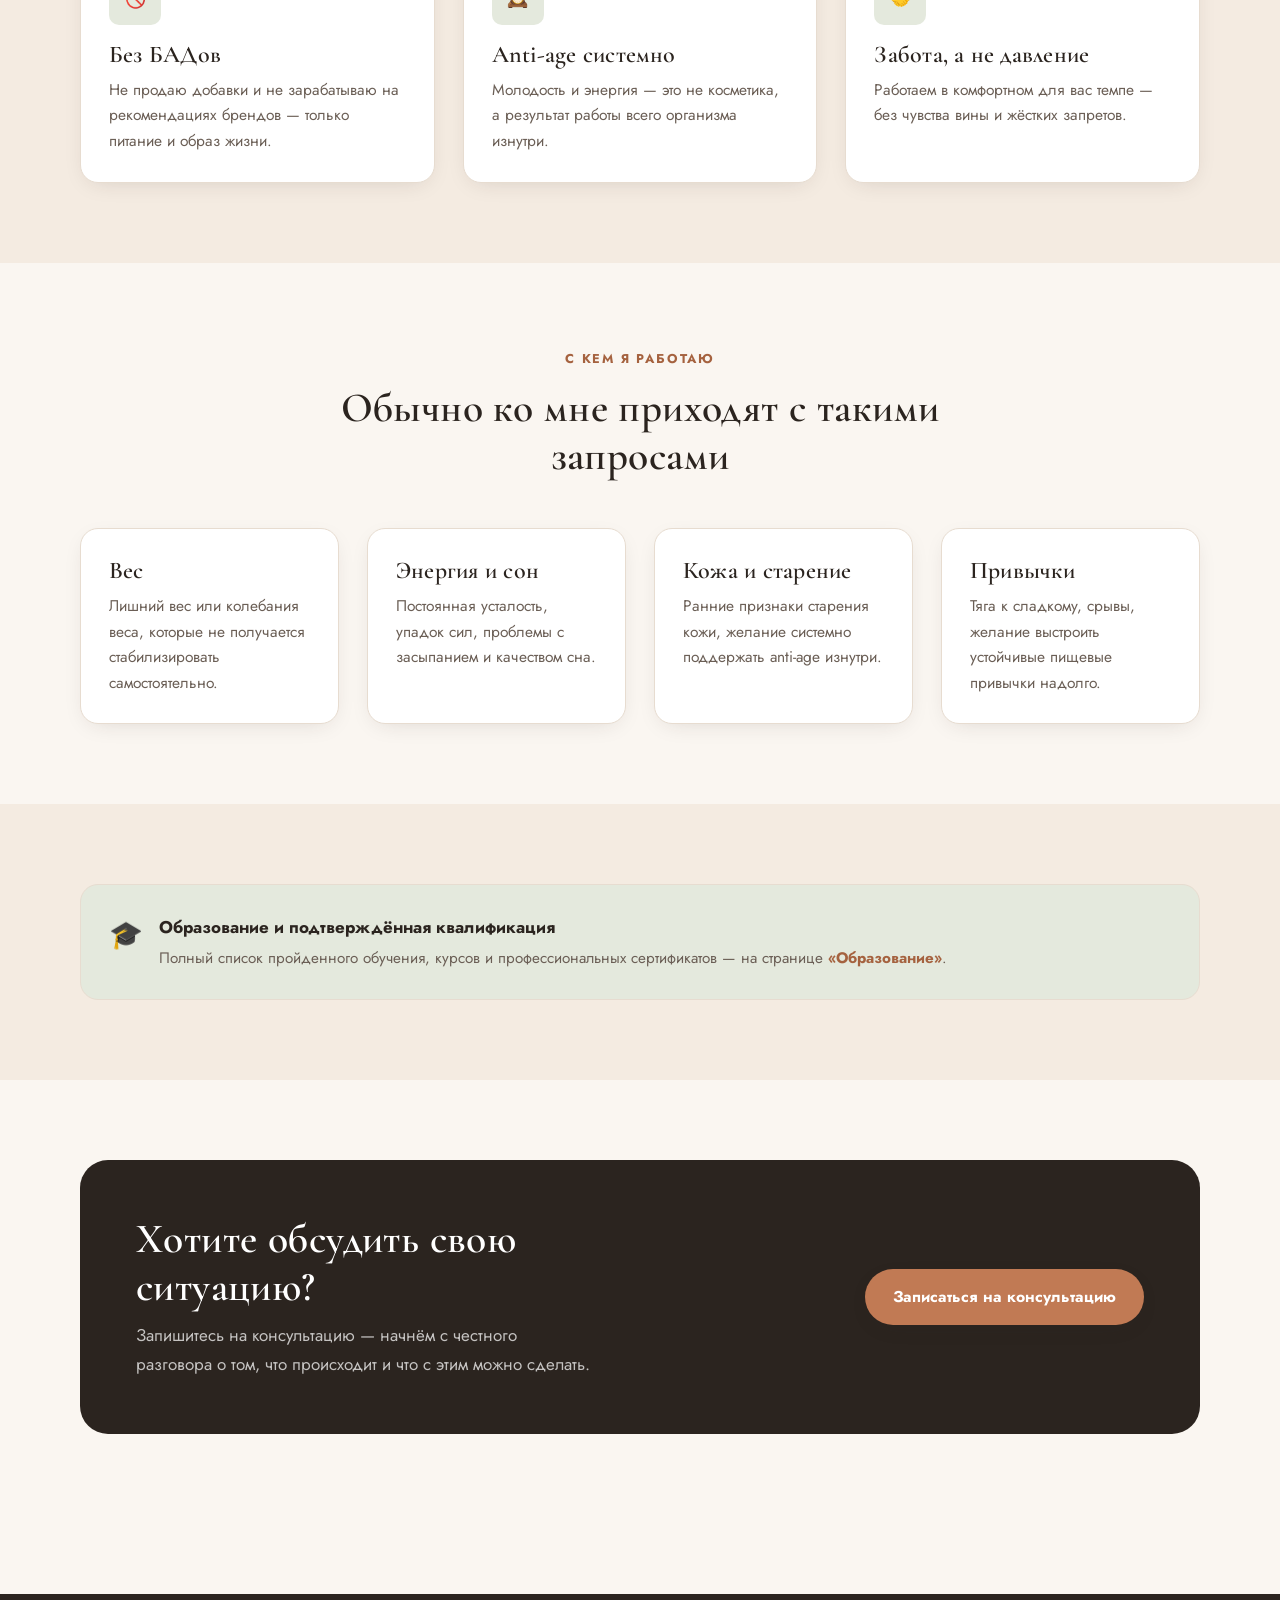
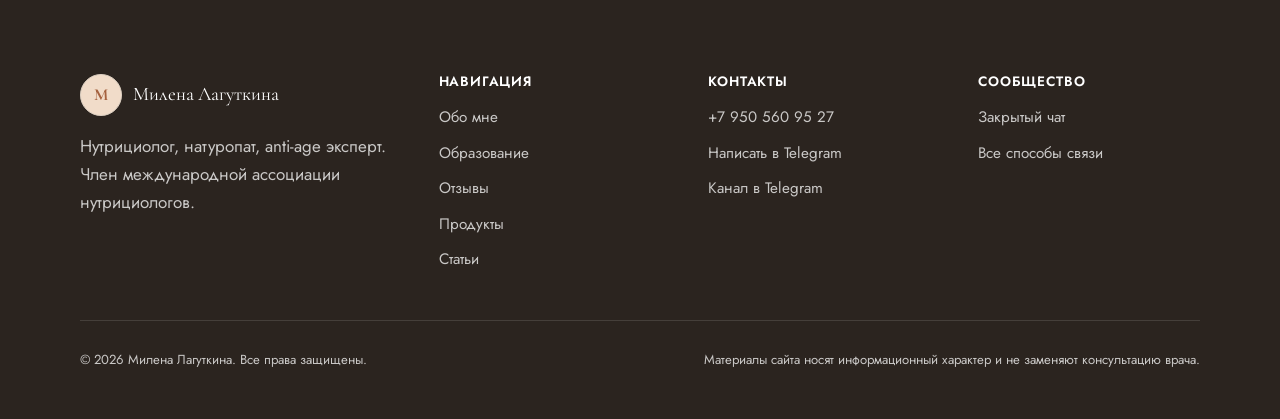
==== commit 3e26db71: "Сменить шрифты на Cormorant Garamond + Jost Playfair Display/Manrope заменены на более изящную пару " ====
--- a/about.html
+++ b/about.html
@@ -9,7 +9,7 @@
 <link rel="icon" href="data:image/svg+xml,<svg xmlns=%22http://www.w3.org/2000/svg%22 viewBox=%220 0 100 100%22><circle cx=%2250%22 cy=%2250%22 r=%2248%22 fill=%22%23C17A54%22/><text x=%2250%22 y=%2266%22 font-size=%2258%22 font-family=%22Georgia,serif%22 fill=%22white%22 text-anchor=%22middle%22>М</text></svg>" />
 <link rel="preconnect" href="https://fonts.googleapis.com" />
 <link rel="preconnect" href="https://fonts.gstatic.com" crossorigin />
-<link href="https://fonts.googleapis.com/css2?family=Playfair+Display:wght@500;600;700&family=Manrope:wght@400;500;600;700;800&display=swap" rel="stylesheet" />
+<link href="https://fonts.googleapis.com/css2?family=Cormorant+Garamond:ital,wght@0,400;0,500;0,600;0,700;1,500&family=Jost:wght@400;500;600;700&display=swap" rel="stylesheet" />
 <link rel="stylesheet" href="css/style.css" />
 </head>
 <body>
--- a/css/style.css
+++ b/css/style.css
@@ -17,8 +17,8 @@
   --color-border: #e7dcd0;
   --color-line: #ddd0c2;
 
-  --font-heading: "Playfair Display", "PT Serif", Georgia, serif;
-  --font-body: "Manrope", "Segoe UI", Arial, sans-serif;
+  --font-heading: "Cormorant Garamond", "Playfair Display", Georgia, serif;
+  --font-body: "Jost", "Segoe UI", Arial, sans-serif;
 
   --container-w: 1200px;
   --radius-sm: 10px;
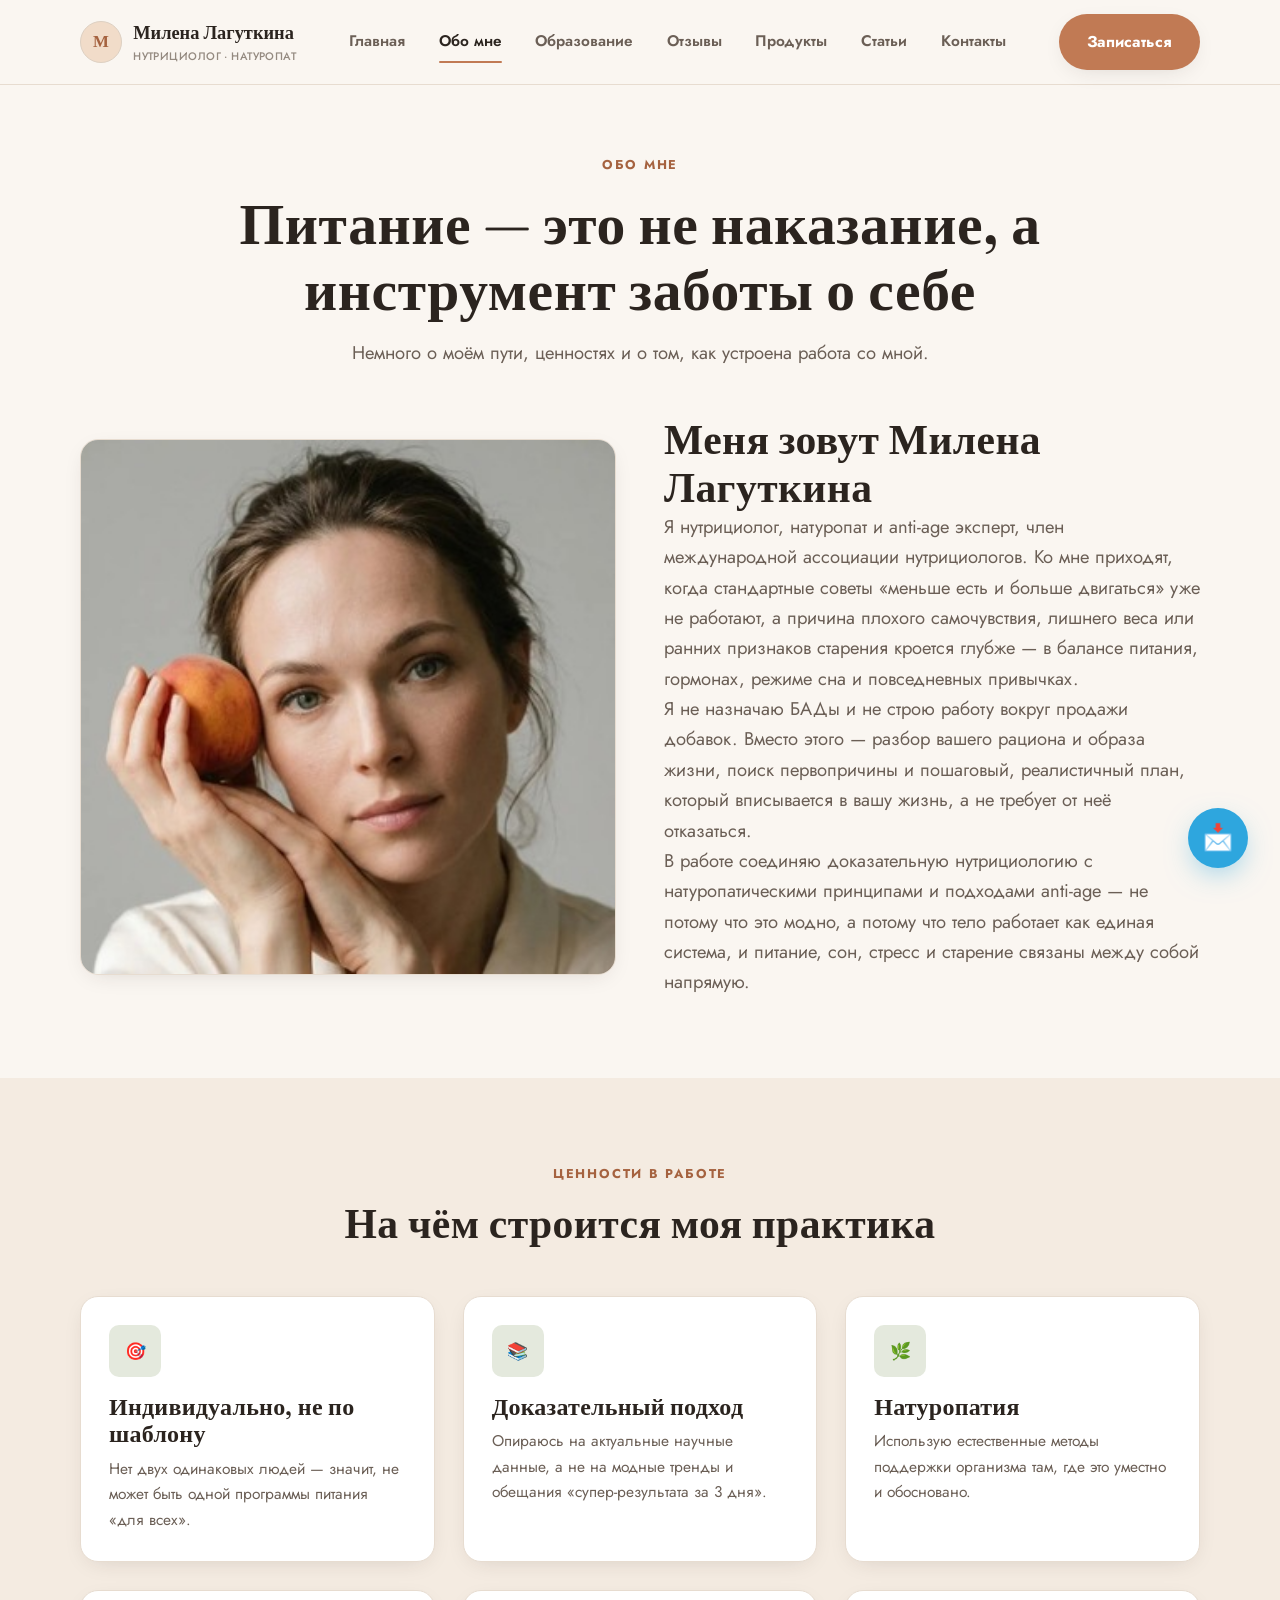
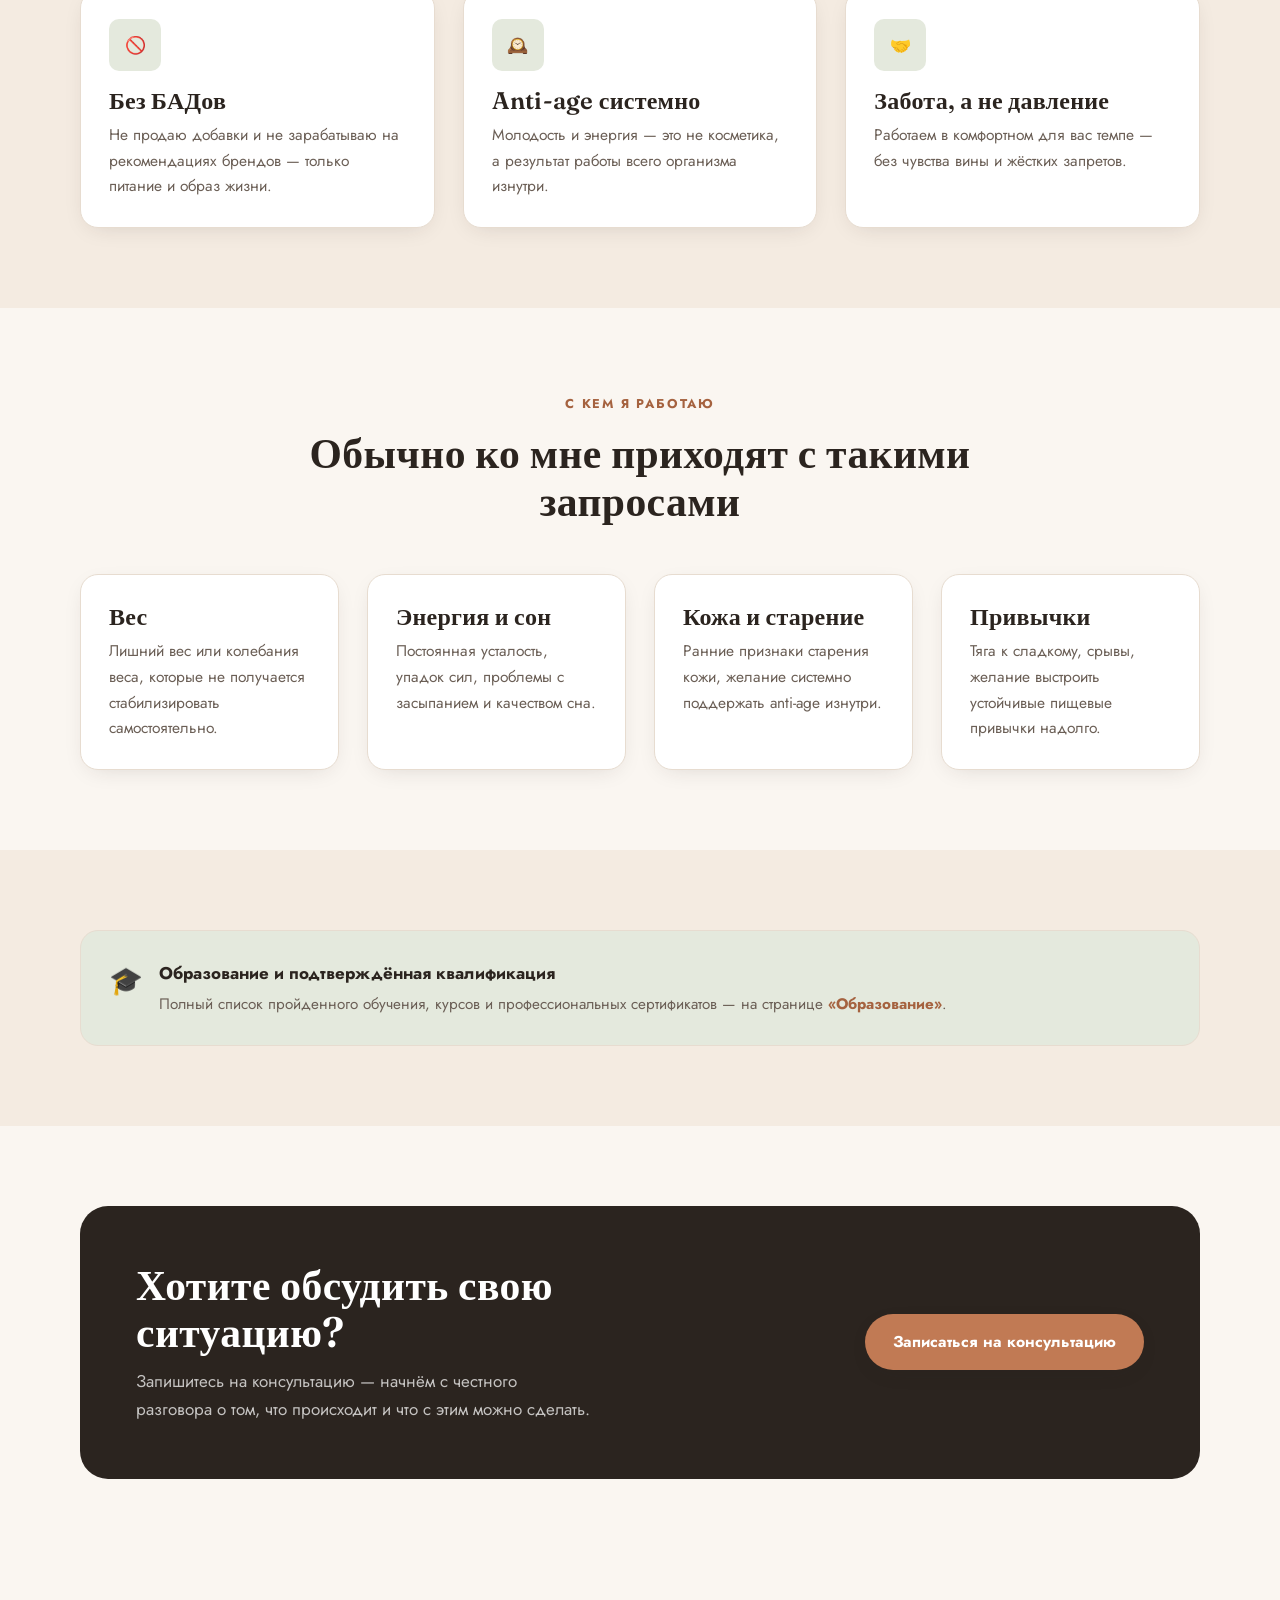
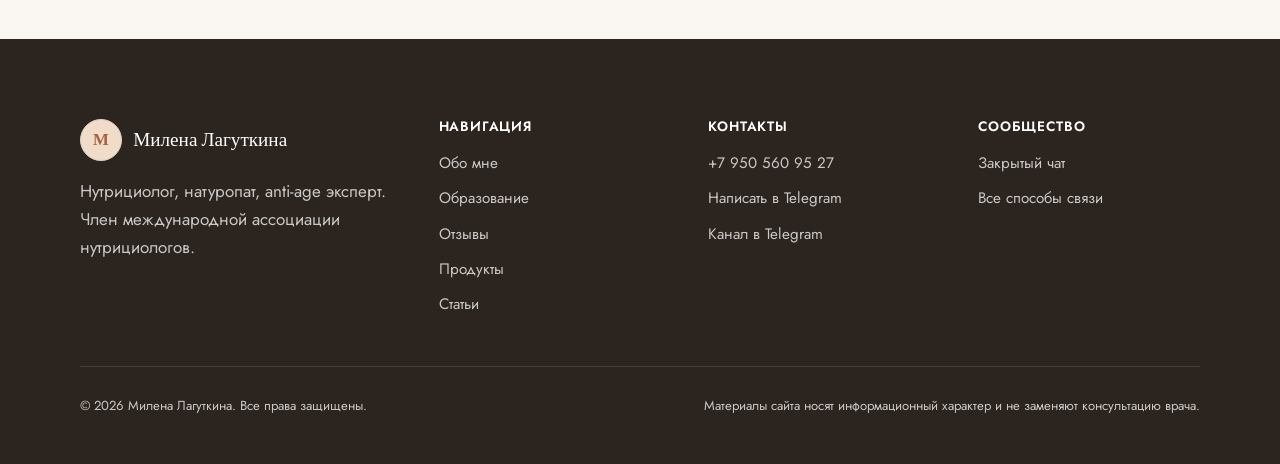
==== commit 57910c1a: "Заменить заголовочный шрифт Cormorant Garamond на Fraunces Cormorant Garamond оказался слишком тонки" ====
--- a/about.html
+++ b/about.html
@@ -9,7 +9,7 @@
 <link rel="icon" href="data:image/svg+xml,<svg xmlns=%22http://www.w3.org/2000/svg%22 viewBox=%220 0 100 100%22><circle cx=%2250%22 cy=%2250%22 r=%2248%22 fill=%22%23C17A54%22/><text x=%2250%22 y=%2266%22 font-size=%2258%22 font-family=%22Georgia,serif%22 fill=%22white%22 text-anchor=%22middle%22>М</text></svg>" />
 <link rel="preconnect" href="https://fonts.googleapis.com" />
 <link rel="preconnect" href="https://fonts.gstatic.com" crossorigin />
-<link href="https://fonts.googleapis.com/css2?family=Cormorant+Garamond:ital,wght@0,400;0,500;0,600;0,700;1,500&family=Jost:wght@400;500;600;700&display=swap" rel="stylesheet" />
+<link href="https://fonts.googleapis.com/css2?family=Fraunces:ital,opsz,wght@0,9..144,400;0,9..144,500;0,9..144,600;0,9..144,700;1,9..144,500&family=Jost:wght@400;500;600;700&display=swap" rel="stylesheet" />
 <link rel="stylesheet" href="css/style.css" />
 </head>
 <body>
--- a/css/style.css
+++ b/css/style.css
@@ -17,7 +17,7 @@
   --color-border: #e7dcd0;
   --color-line: #ddd0c2;
 
-  --font-heading: "Cormorant Garamond", "Playfair Display", Georgia, serif;
+  --font-heading: "Fraunces", Georgia, serif;
   --font-body: "Jost", "Segoe UI", Arial, sans-serif;
 
   --container-w: 1200px;
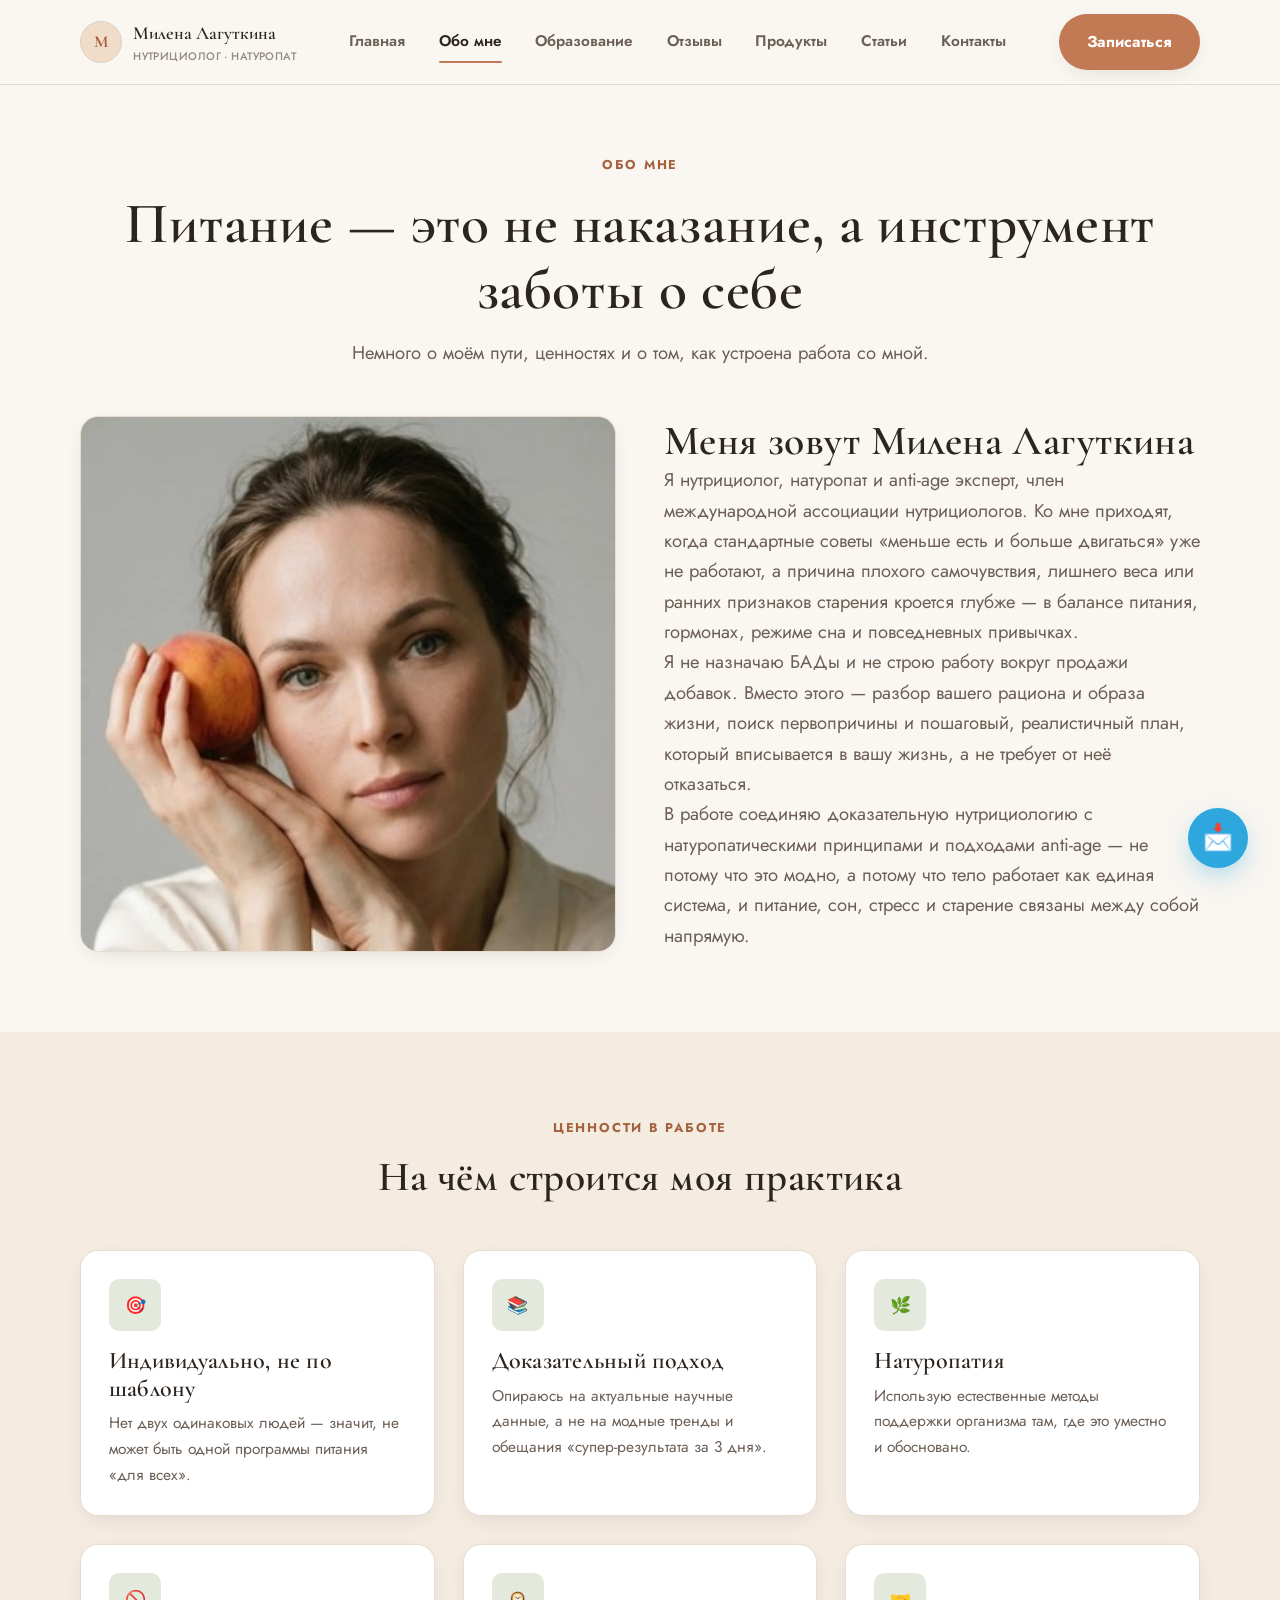
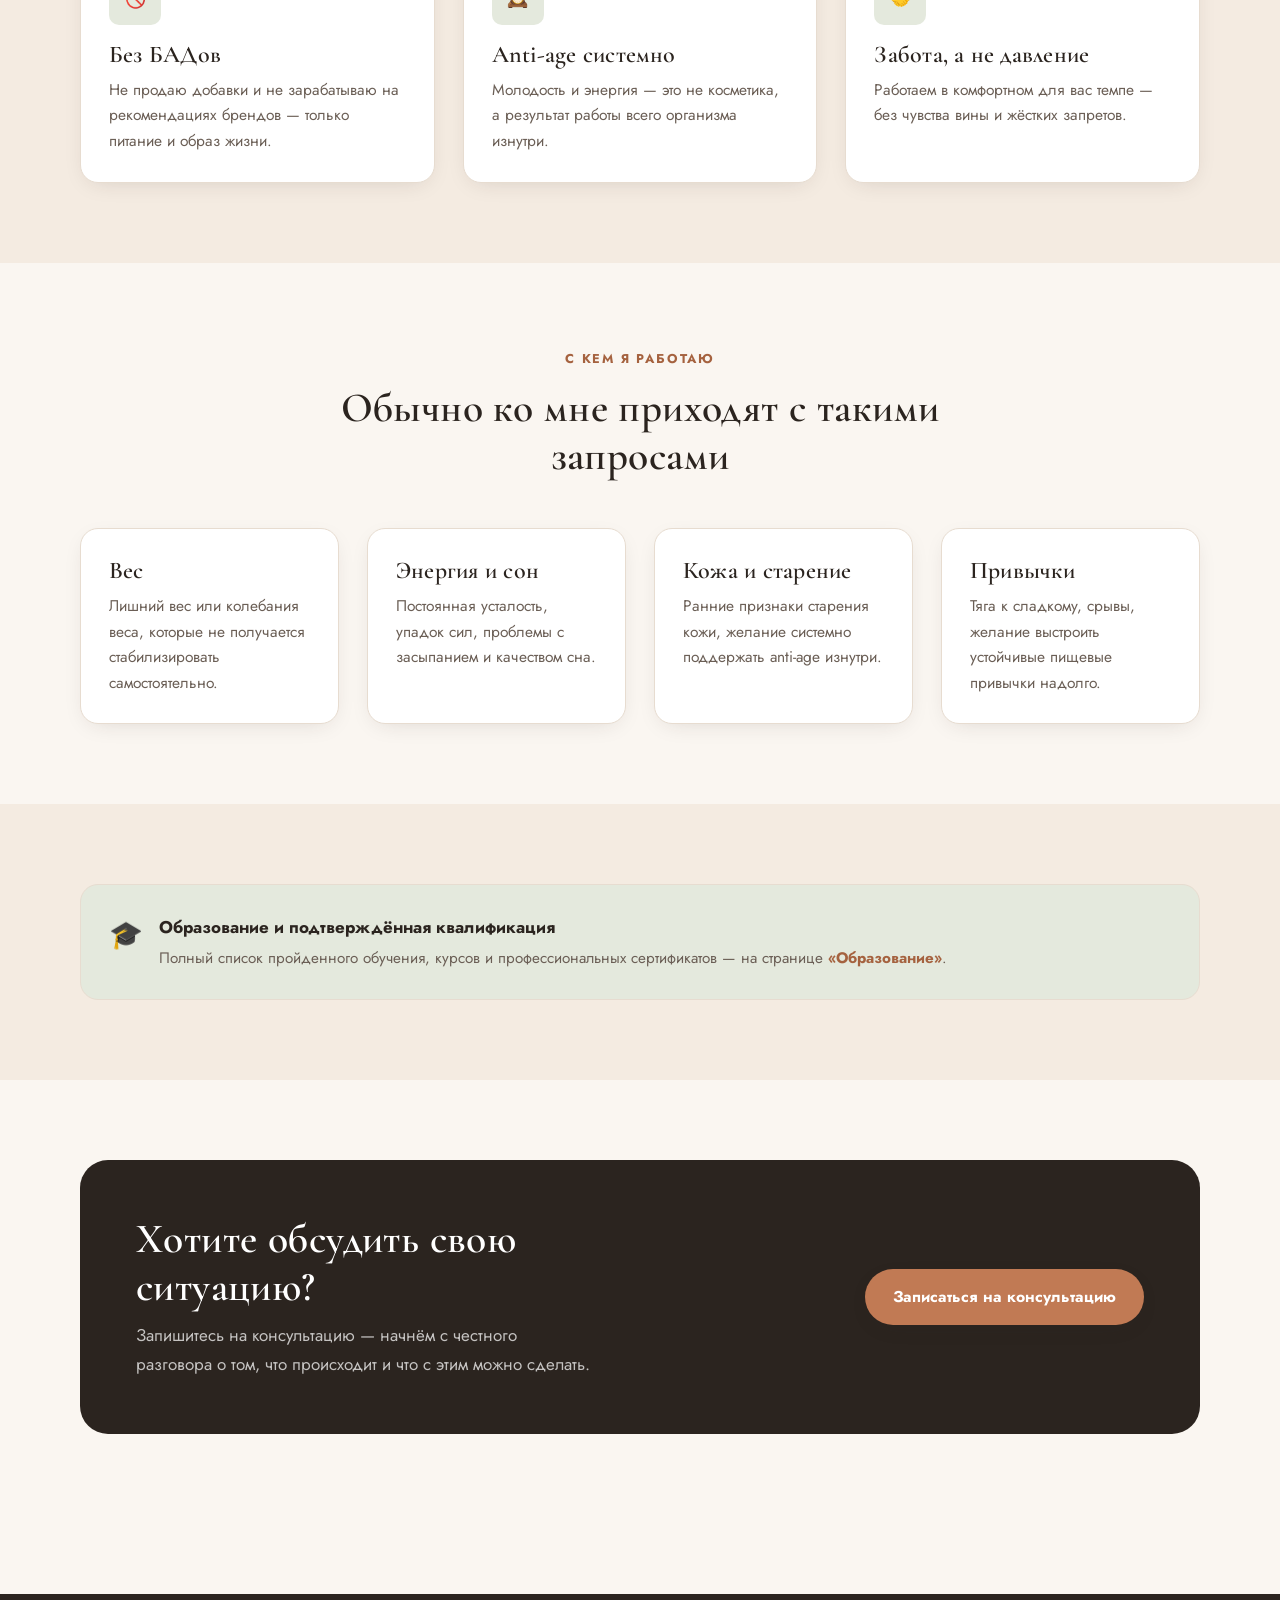
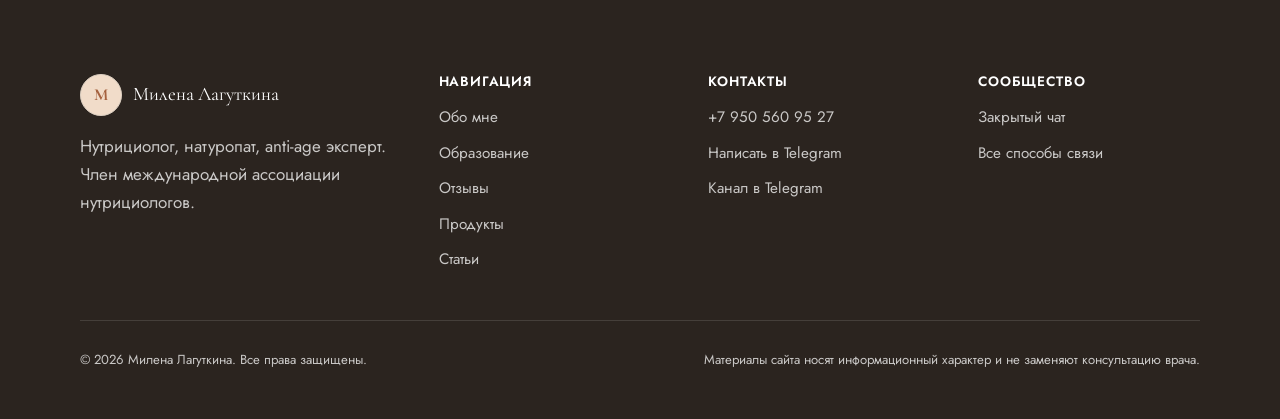
==== commit 8bb6c263: "Вернуть заголовочный шрифт на Cormorant Garamond По просьбе клиента откатили Fraunces обратно на Cor" ====
--- a/about.html
+++ b/about.html
@@ -9,7 +9,7 @@
 <link rel="icon" href="data:image/svg+xml,<svg xmlns=%22http://www.w3.org/2000/svg%22 viewBox=%220 0 100 100%22><circle cx=%2250%22 cy=%2250%22 r=%2248%22 fill=%22%23C17A54%22/><text x=%2250%22 y=%2266%22 font-size=%2258%22 font-family=%22Georgia,serif%22 fill=%22white%22 text-anchor=%22middle%22>М</text></svg>" />
 <link rel="preconnect" href="https://fonts.googleapis.com" />
 <link rel="preconnect" href="https://fonts.gstatic.com" crossorigin />
-<link href="https://fonts.googleapis.com/css2?family=Fraunces:ital,opsz,wght@0,9..144,400;0,9..144,500;0,9..144,600;0,9..144,700;1,9..144,500&family=Jost:wght@400;500;600;700&display=swap" rel="stylesheet" />
+<link href="https://fonts.googleapis.com/css2?family=Cormorant+Garamond:ital,wght@0,400;0,500;0,600;0,700;1,500&family=Jost:wght@400;500;600;700&display=swap" rel="stylesheet" />
 <link rel="stylesheet" href="css/style.css" />
 </head>
 <body>
--- a/css/style.css
+++ b/css/style.css
@@ -17,7 +17,7 @@
   --color-border: #e7dcd0;
   --color-line: #ddd0c2;
 
-  --font-heading: "Fraunces", Georgia, serif;
+  --font-heading: "Cormorant Garamond", "Playfair Display", Georgia, serif;
   --font-body: "Jost", "Segoe UI", Arial, sans-serif;
 
   --container-w: 1200px;
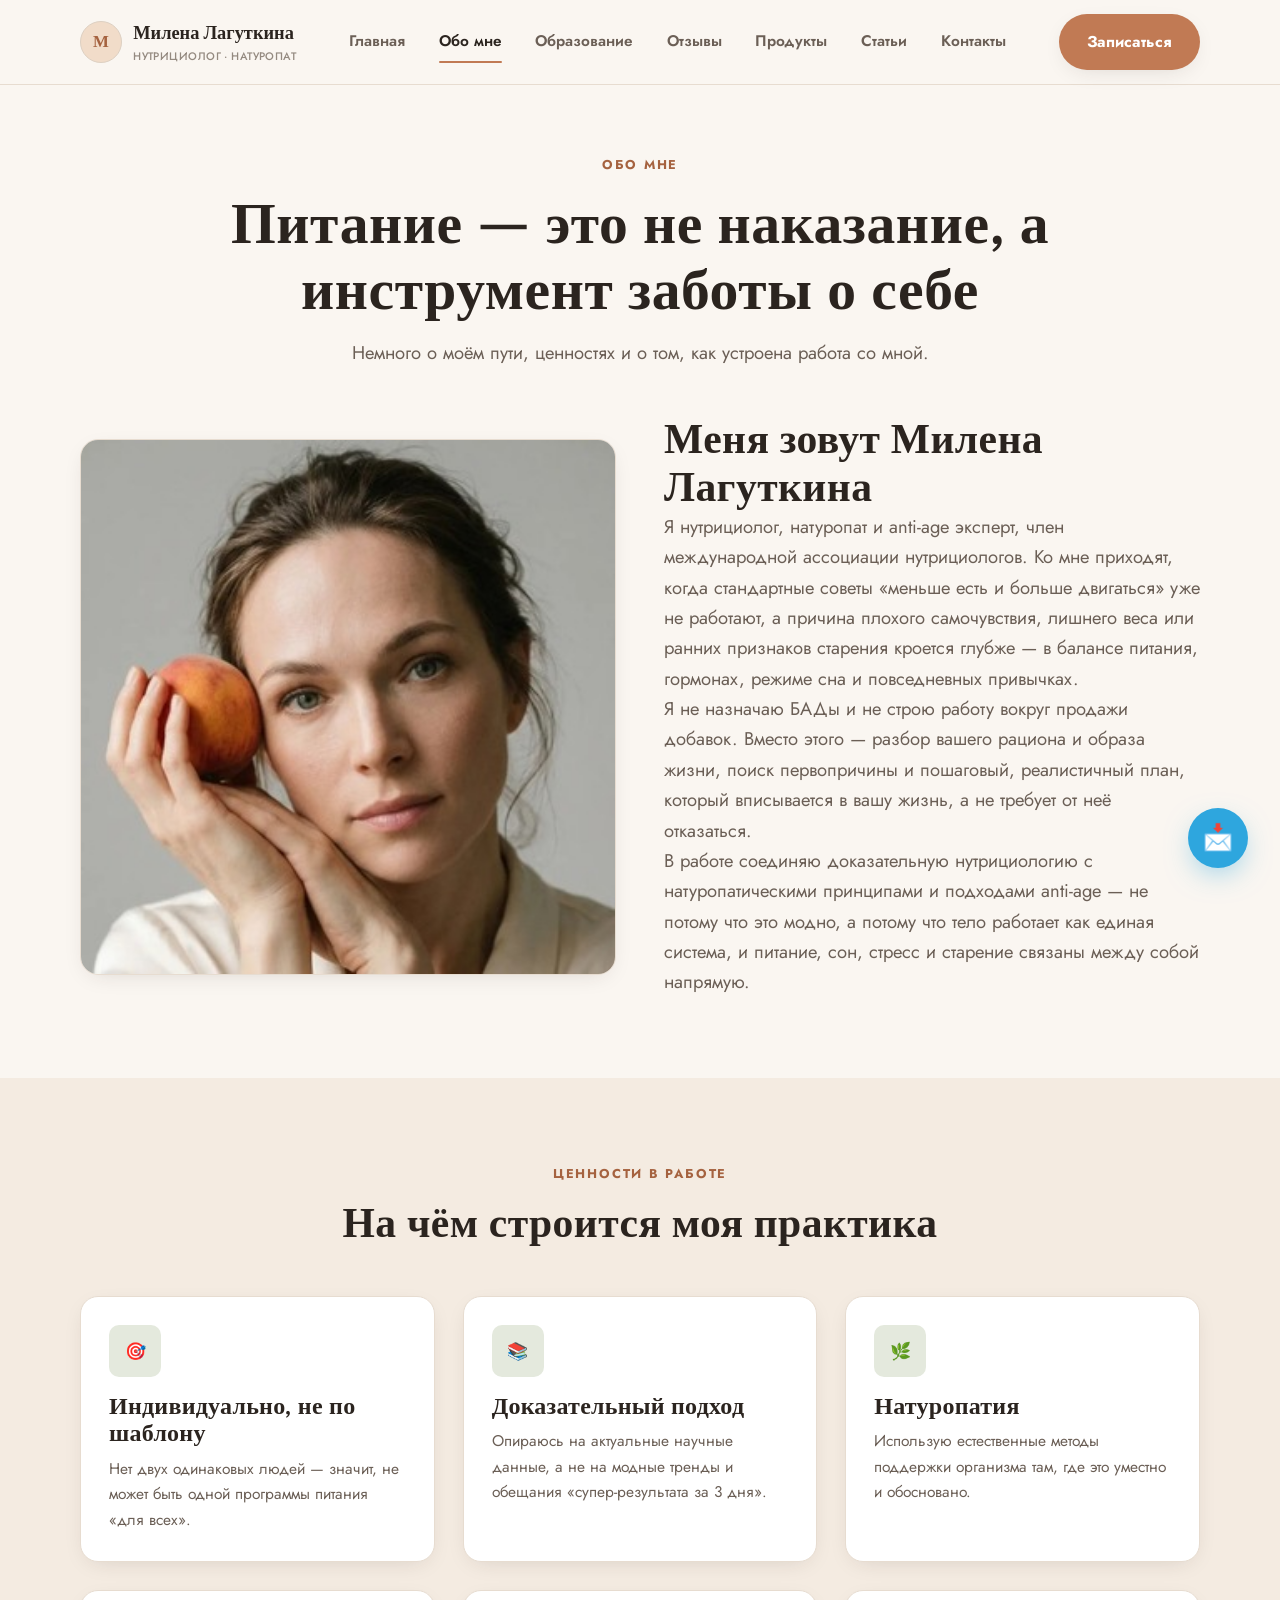
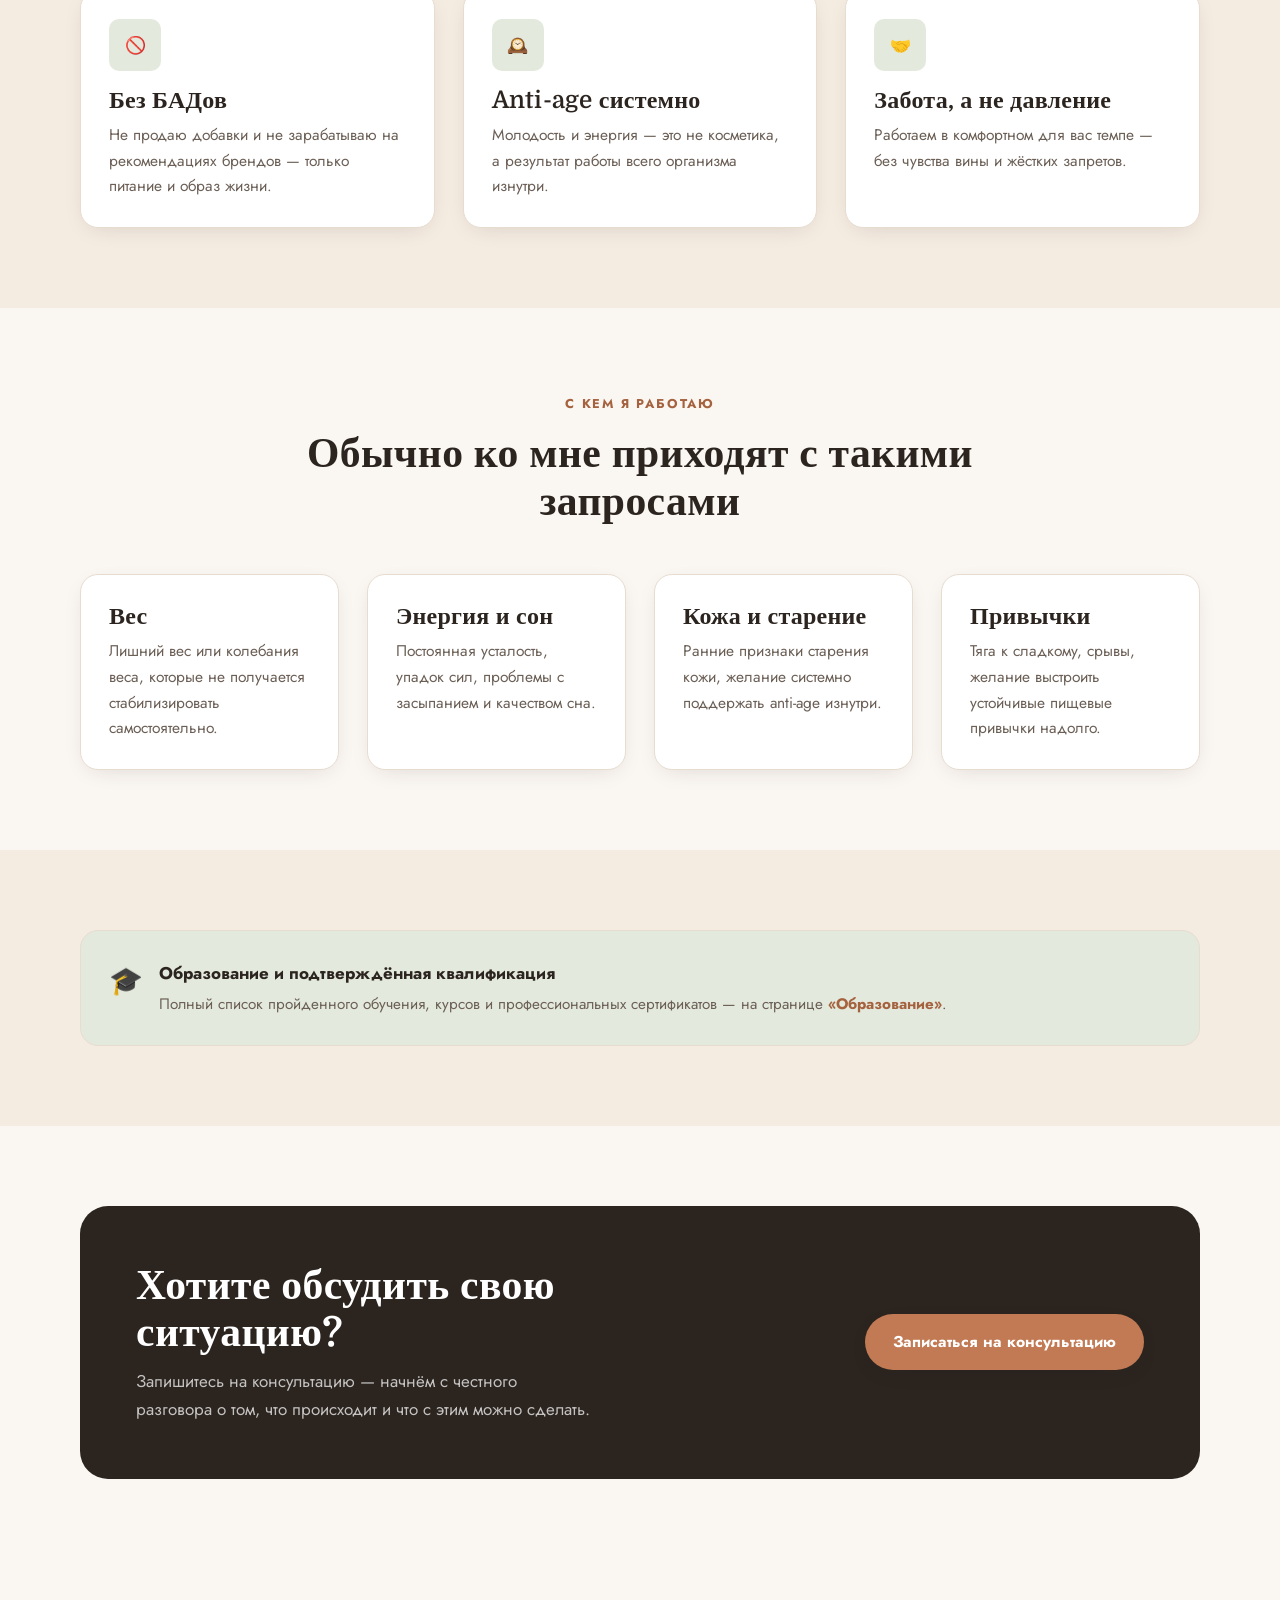
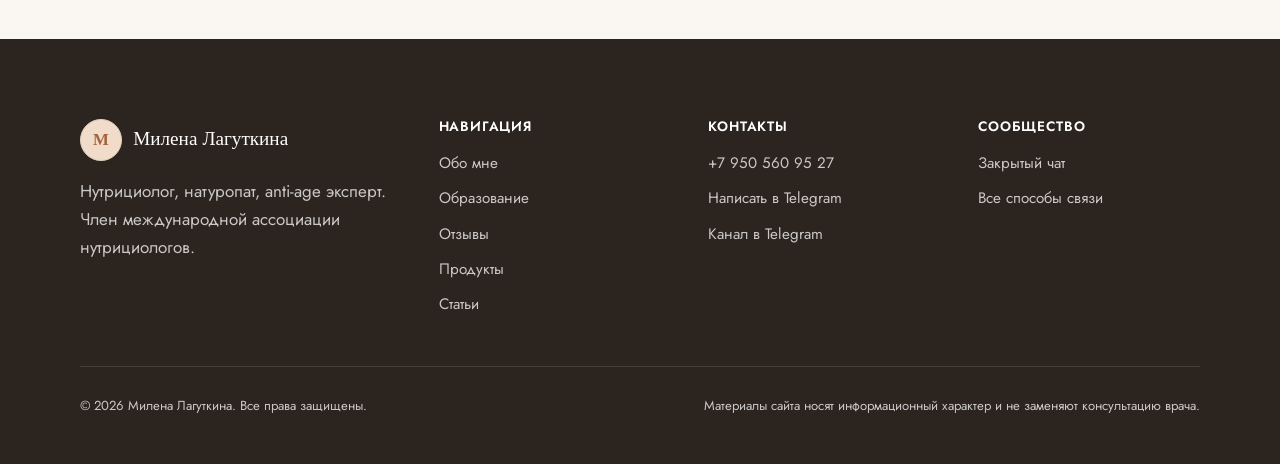
==== commit 8d1636d6: "Сменить заголовочный шрифт на Domine Cormorant Garamond и Fraunces не подошли по восприятию. Domine " ====
--- a/about.html
+++ b/about.html
@@ -9,7 +9,7 @@
 <link rel="icon" href="data:image/svg+xml,<svg xmlns=%22http://www.w3.org/2000/svg%22 viewBox=%220 0 100 100%22><circle cx=%2250%22 cy=%2250%22 r=%2248%22 fill=%22%23C17A54%22/><text x=%2250%22 y=%2266%22 font-size=%2258%22 font-family=%22Georgia,serif%22 fill=%22white%22 text-anchor=%22middle%22>М</text></svg>" />
 <link rel="preconnect" href="https://fonts.googleapis.com" />
 <link rel="preconnect" href="https://fonts.gstatic.com" crossorigin />
-<link href="https://fonts.googleapis.com/css2?family=Cormorant+Garamond:ital,wght@0,400;0,500;0,600;0,700;1,500&family=Jost:wght@400;500;600;700&display=swap" rel="stylesheet" />
+<link href="https://fonts.googleapis.com/css2?family=Domine:wght@400;500;600;700&family=Jost:wght@400;500;600;700&display=swap" rel="stylesheet" />
 <link rel="stylesheet" href="css/style.css" />
 </head>
 <body>
--- a/css/style.css
+++ b/css/style.css
@@ -17,7 +17,7 @@
   --color-border: #e7dcd0;
   --color-line: #ddd0c2;
 
-  --font-heading: "Cormorant Garamond", "Playfair Display", Georgia, serif;
+  --font-heading: "Domine", Georgia, serif;
   --font-body: "Jost", "Segoe UI", Arial, sans-serif;
 
   --container-w: 1200px;
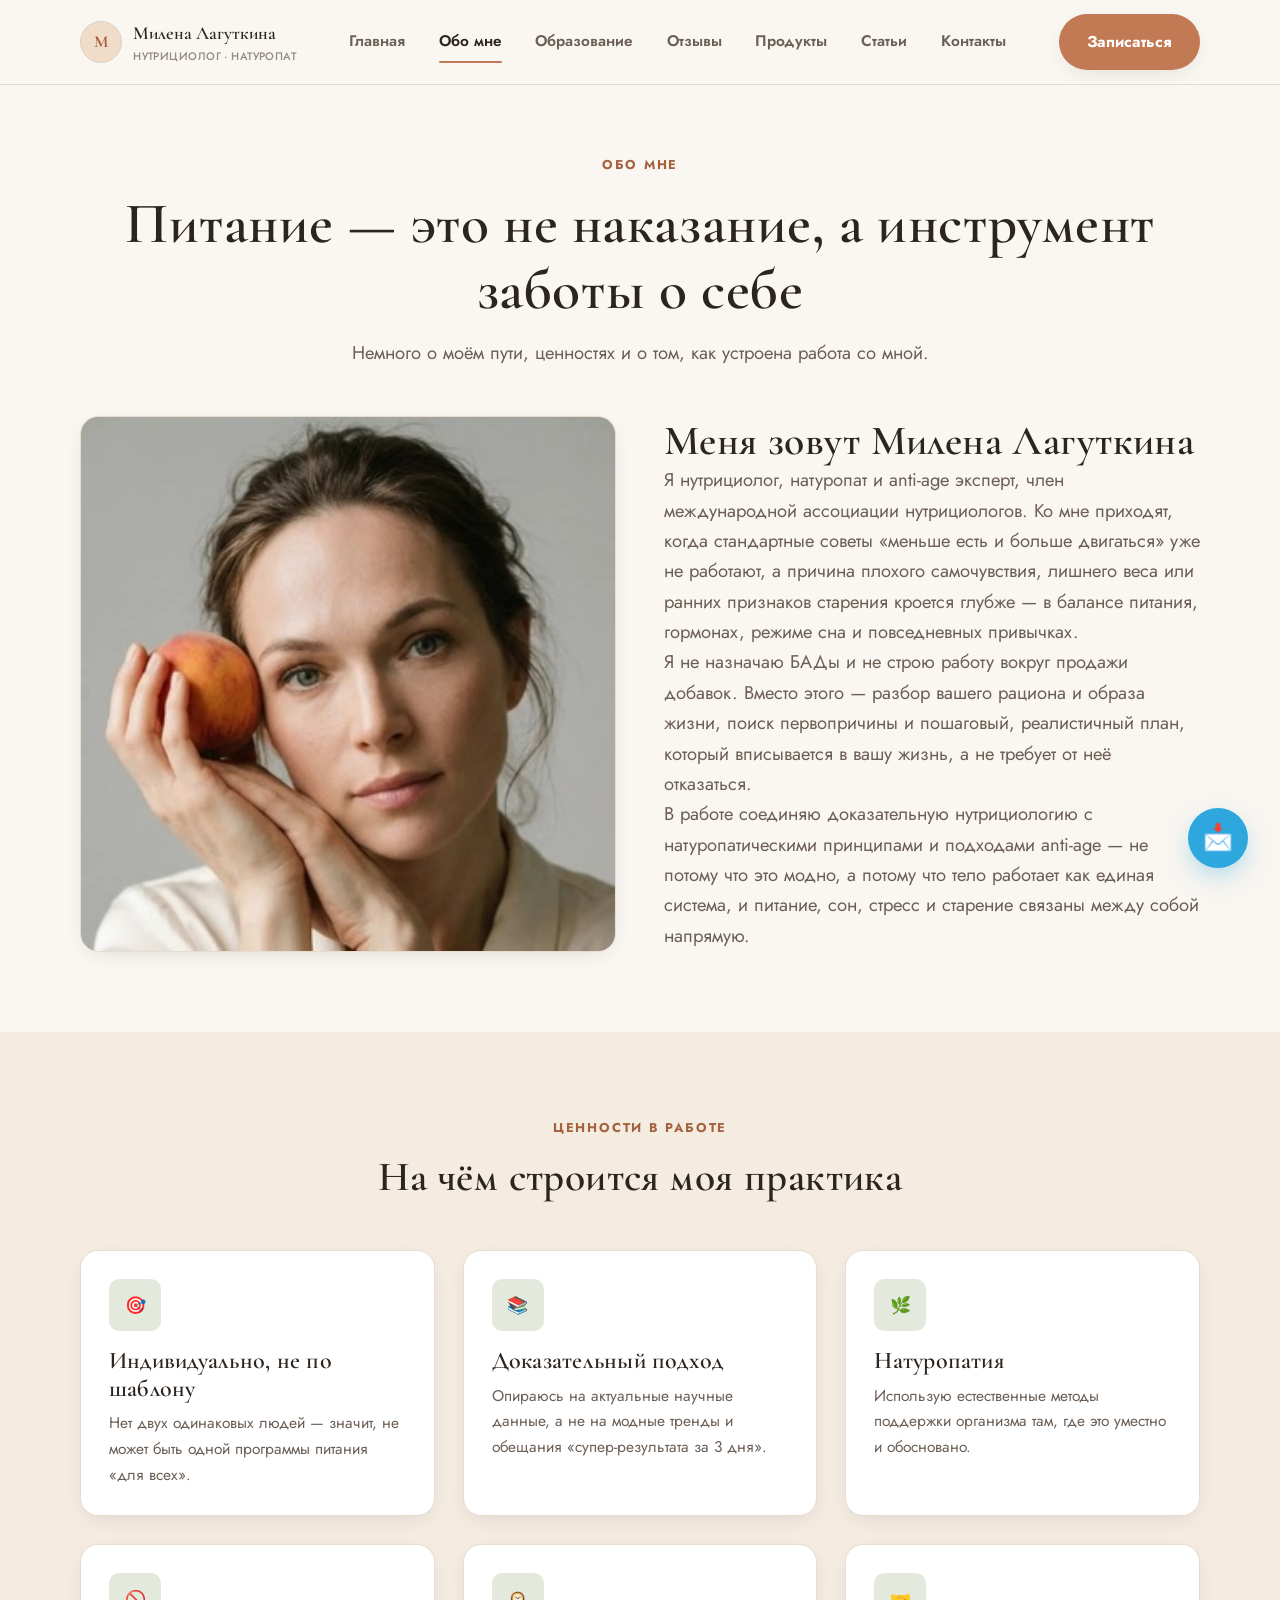
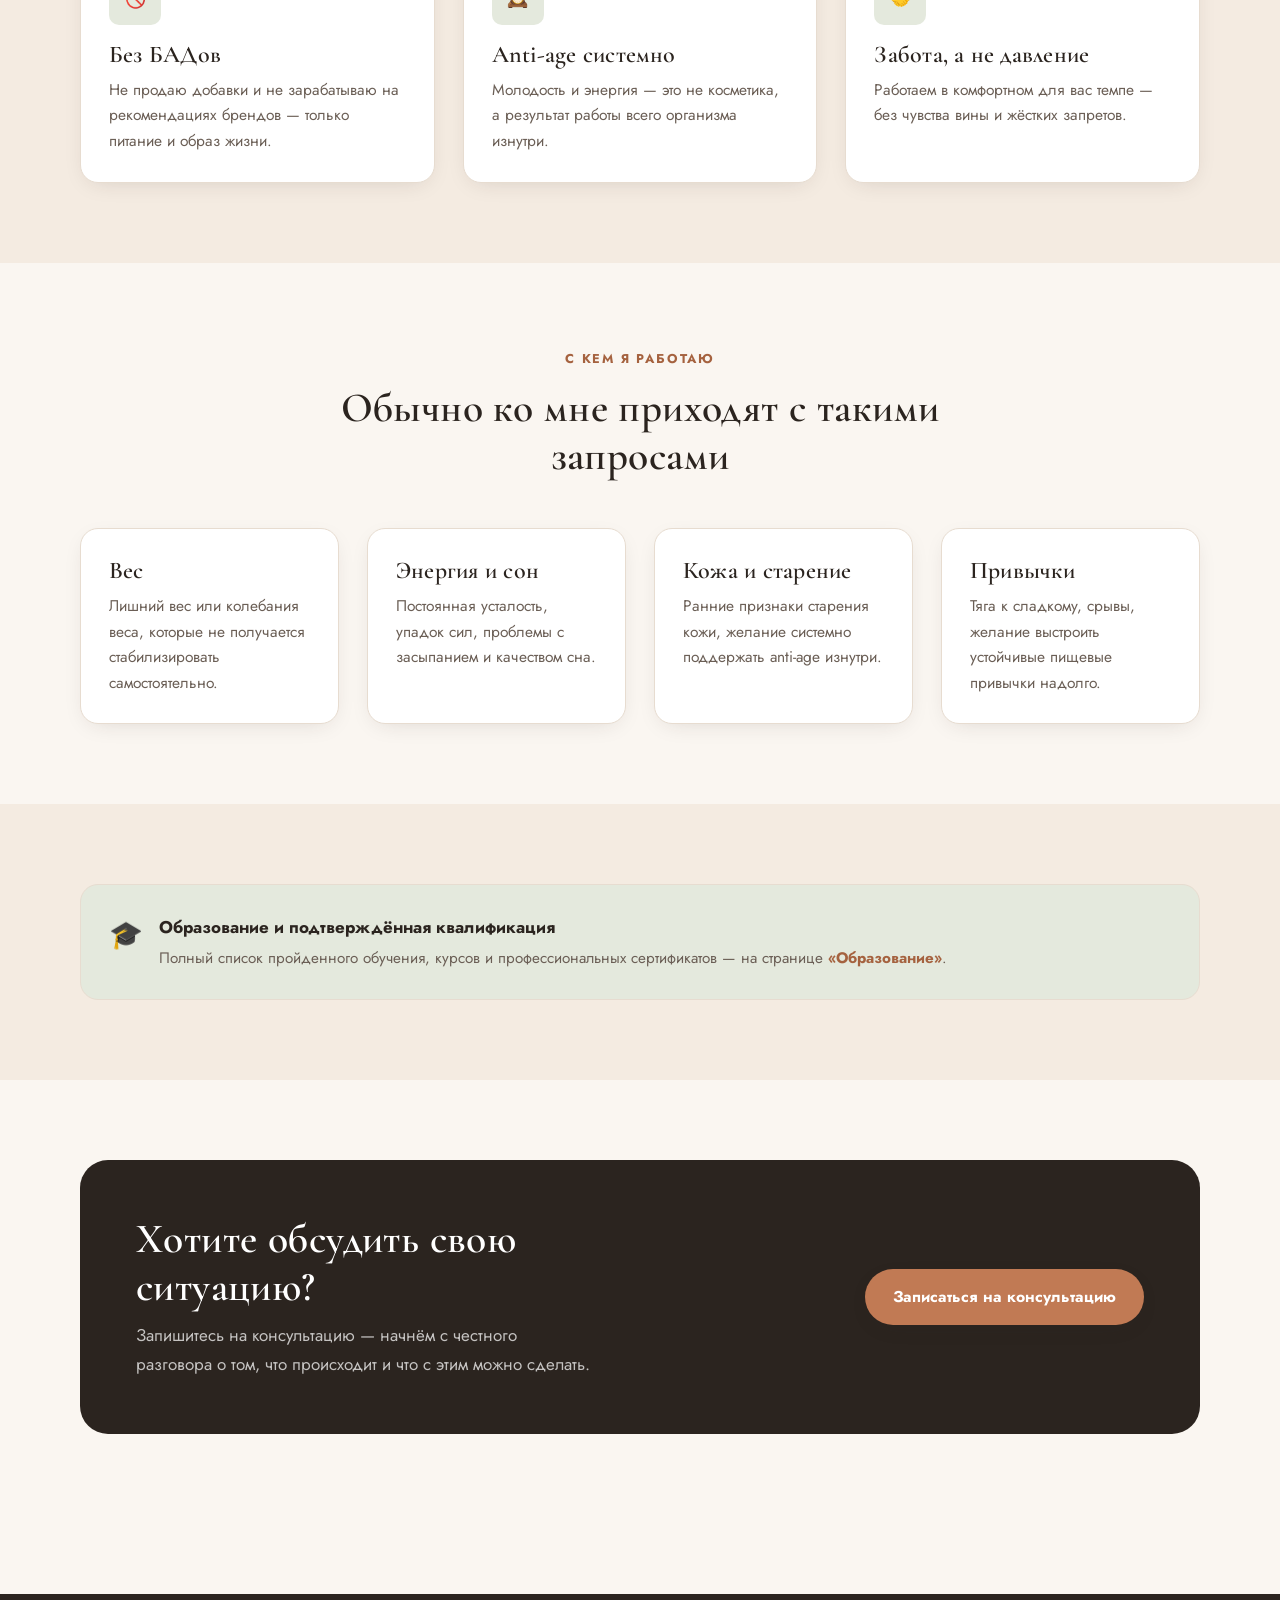
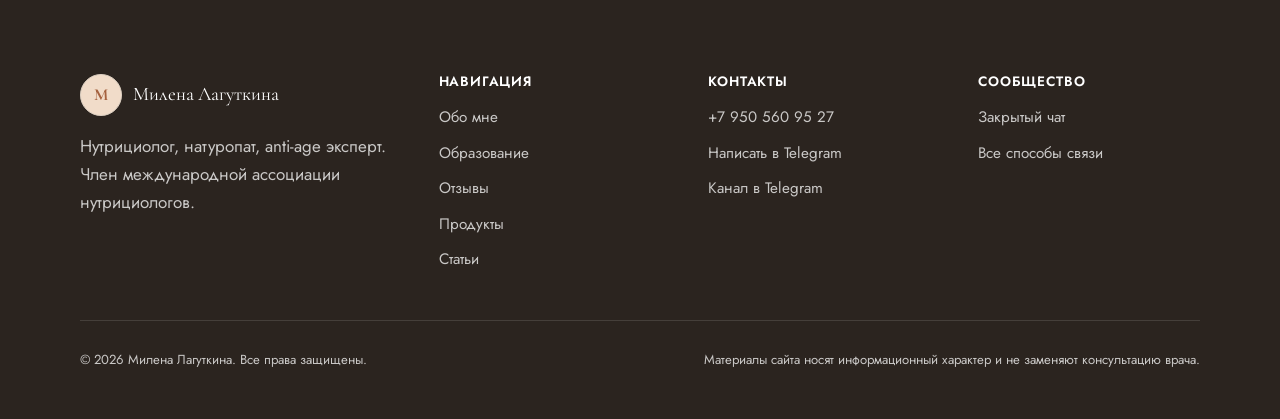
==== commit 1380b007: "Вернуть заголовочный шрифт на Cormorant Garamond (первая правка) По просьбе клиента откатили Domine " ====
--- a/about.html
+++ b/about.html
@@ -9,7 +9,7 @@
 <link rel="icon" href="data:image/svg+xml,<svg xmlns=%22http://www.w3.org/2000/svg%22 viewBox=%220 0 100 100%22><circle cx=%2250%22 cy=%2250%22 r=%2248%22 fill=%22%23C17A54%22/><text x=%2250%22 y=%2266%22 font-size=%2258%22 font-family=%22Georgia,serif%22 fill=%22white%22 text-anchor=%22middle%22>М</text></svg>" />
 <link rel="preconnect" href="https://fonts.googleapis.com" />
 <link rel="preconnect" href="https://fonts.gstatic.com" crossorigin />
-<link href="https://fonts.googleapis.com/css2?family=Domine:wght@400;500;600;700&family=Jost:wght@400;500;600;700&display=swap" rel="stylesheet" />
+<link href="https://fonts.googleapis.com/css2?family=Cormorant+Garamond:ital,wght@0,400;0,500;0,600;0,700;1,500&family=Jost:wght@400;500;600;700&display=swap" rel="stylesheet" />
 <link rel="stylesheet" href="css/style.css" />
 </head>
 <body>
--- a/css/style.css
+++ b/css/style.css
@@ -17,7 +17,7 @@
   --color-border: #e7dcd0;
   --color-line: #ddd0c2;
 
-  --font-heading: "Domine", Georgia, serif;
+  --font-heading: "Cormorant Garamond", "Playfair Display", Georgia, serif;
   --font-body: "Jost", "Segoe UI", Arial, sans-serif;
 
   --container-w: 1200px;
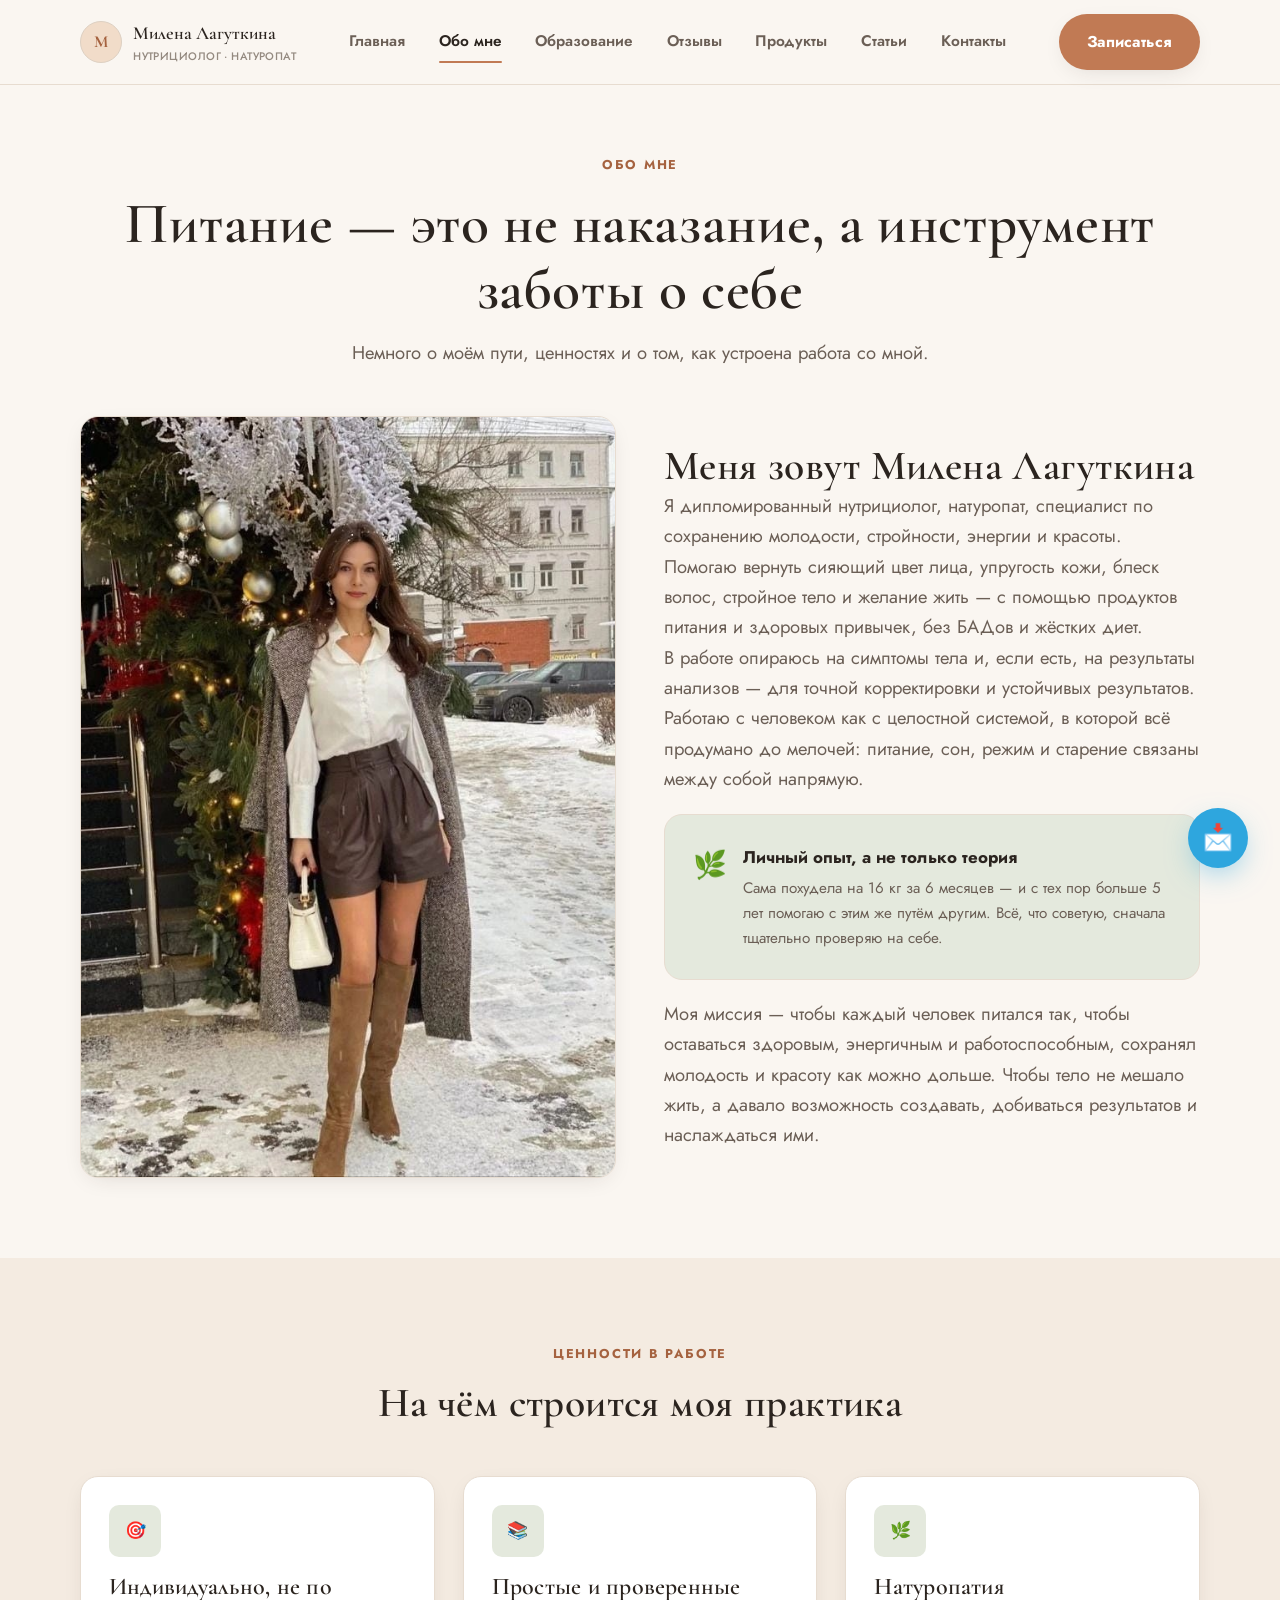
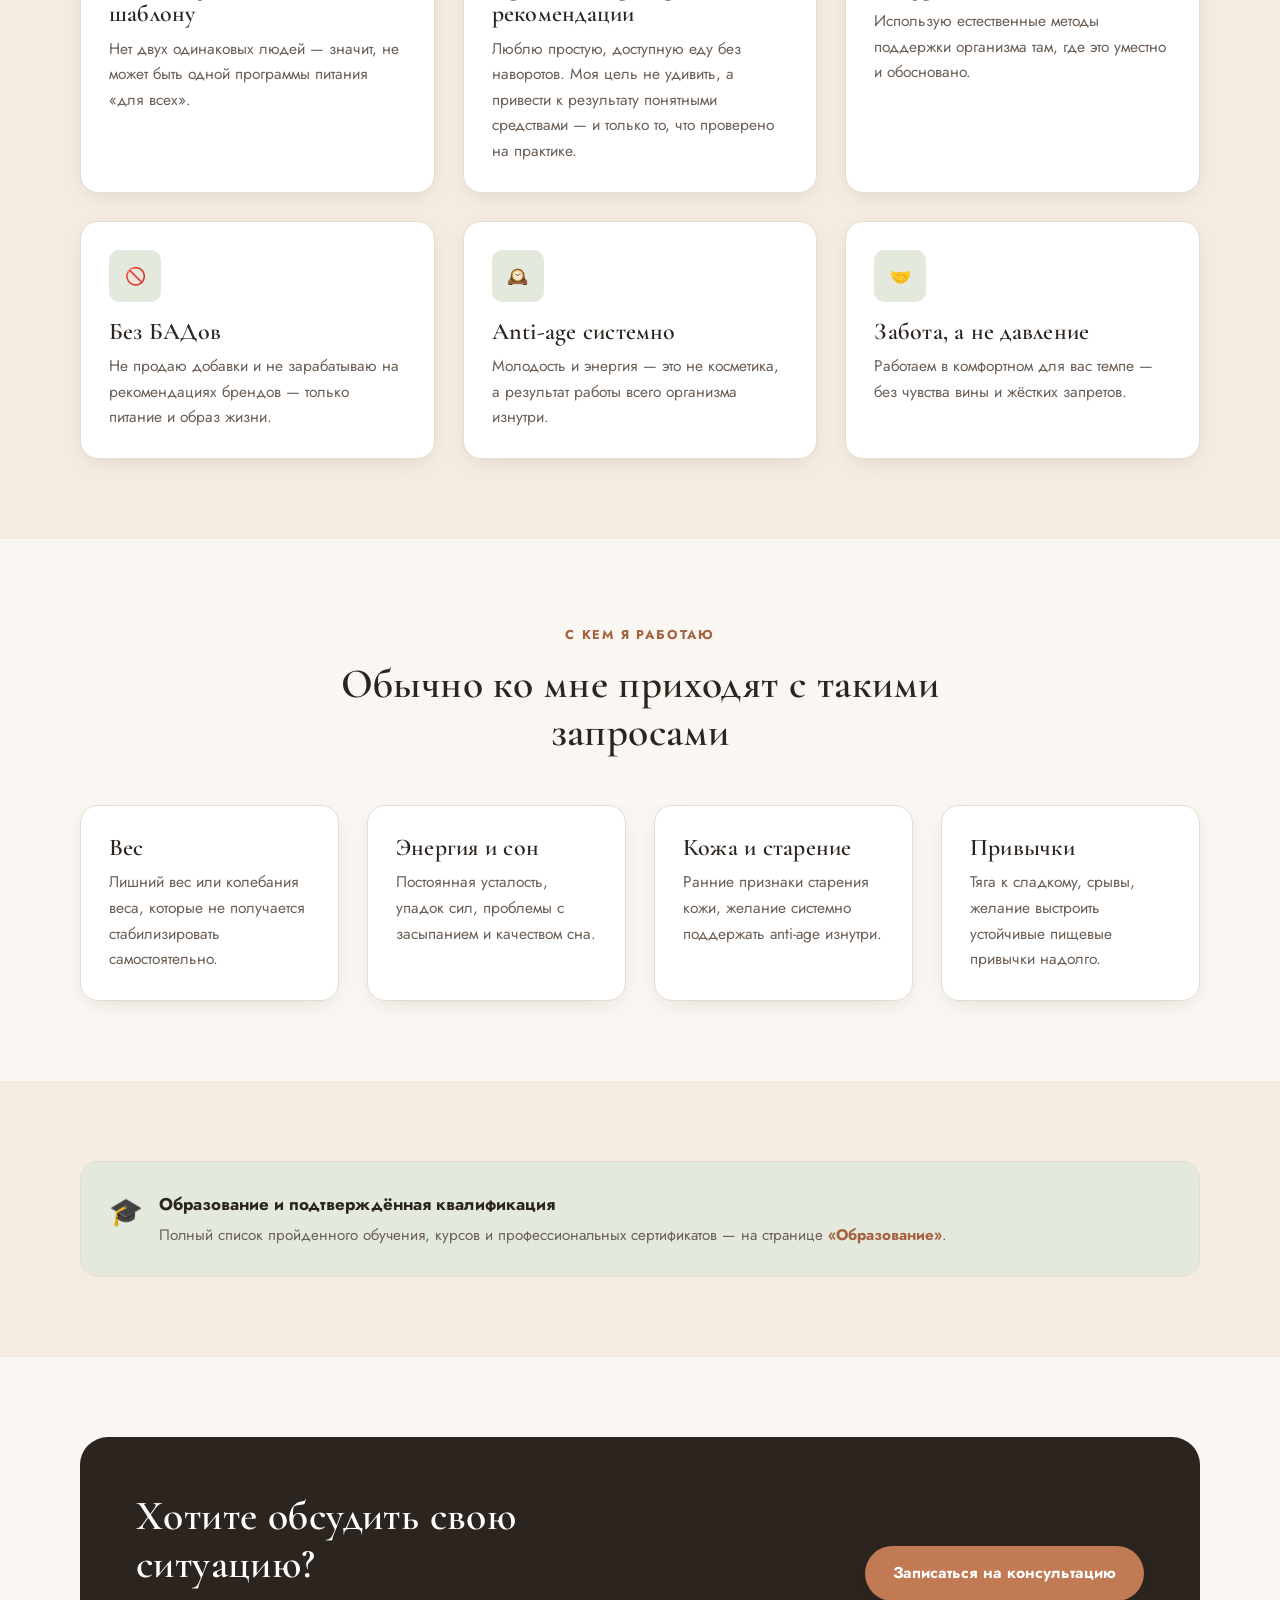
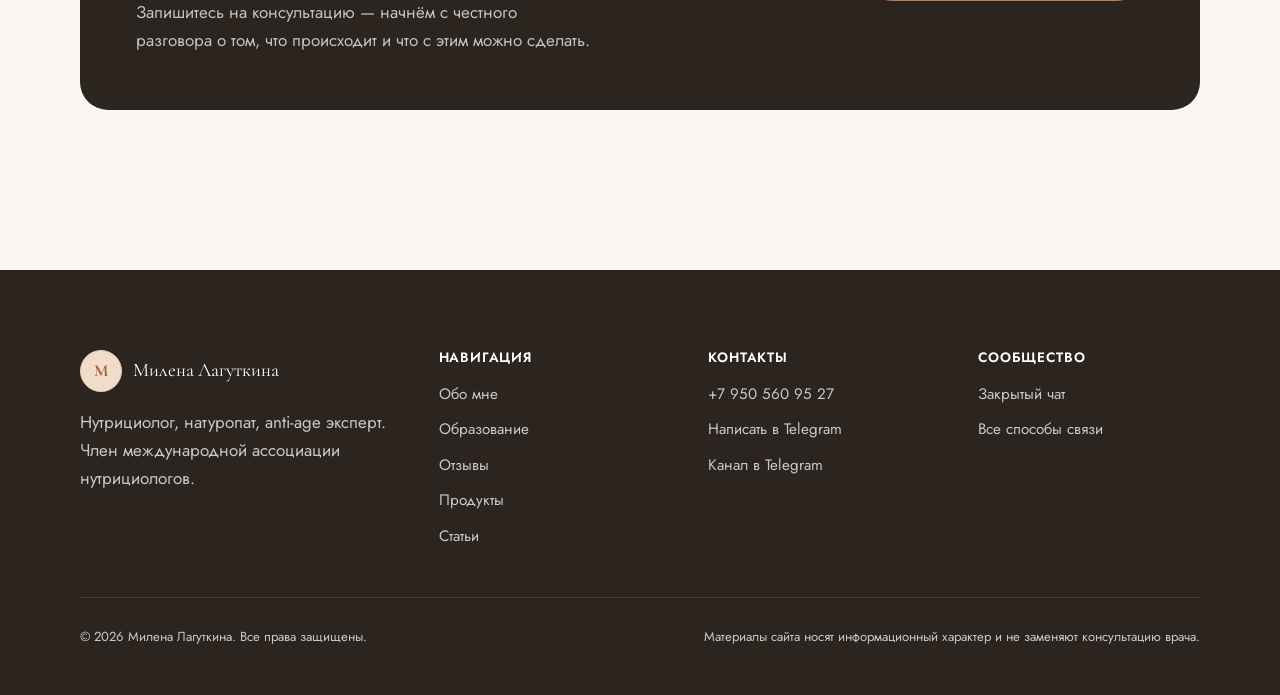
==== commit 6f0b674c: "Наполнить сайт реальными данными клиента Продуктовая линейка и цены на products.html, тексты на inde" ====
--- a/about.html
+++ b/about.html
@@ -47,13 +47,20 @@
   <section class="section" style="padding-top:0">
     <div class="container two-col reveal">
       <div class="img-frame">
-        <img src="images/milena-portrait-1.jpg" alt="Милена Лагуткина" />
+        <img src="images/milena-portrait-3.jpg" alt="Милена Лагуткина" />
       </div>
       <div>
         <h2>Меня зовут Милена Лагуткина</h2>
-        <p class="lede">Я нутрициолог, натуропат и anti-age эксперт, член международной ассоциации нутрициологов. Ко мне приходят, когда стандартные советы «меньше есть и больше двигаться» уже не работают, а причина плохого самочувствия, лишнего веса или ранних признаков старения кроется глубже — в балансе питания, гормонах, режиме сна и повседневных привычках.</p>
-        <p class="lede">Я не назначаю БАДы и не строю работу вокруг продажи добавок. Вместо этого — разбор вашего рациона и образа жизни, поиск первопричины и пошаговый, реалистичный план, который вписывается в вашу жизнь, а не требует от неё отказаться.</p>
-        <p class="lede">В работе соединяю доказательную нутрициологию с натуропатическими принципами и подходами anti-age — не потому что это модно, а потому что тело работает как единая система, и питание, сон, стресс и старение связаны между собой напрямую.</p>
+        <p class="lede">Я дипломированный нутрициолог, натуропат, специалист по сохранению молодости, стройности, энергии и красоты. Помогаю вернуть сияющий цвет лица, упругость кожи, блеск волос, стройное тело и желание жить — с помощью продуктов питания и здоровых привычек, без БАДов и жёстких диет.</p>
+        <p class="lede">В работе опираюсь на симптомы тела и, если есть, на результаты анализов — для точной корректировки и устойчивых результатов. Работаю с человеком как с целостной системой, в которой всё продумано до мелочей: питание, сон, режим и старение связаны между собой напрямую.</p>
+        <div class="no-bads" style="margin-block:1.2rem;">
+          <span class="ico">🌿</span>
+          <div>
+            <strong>Личный опыт, а не только теория</strong>
+            <p>Сама похудела на 16 кг за 6 месяцев — и с тех пор больше 5 лет помогаю с этим же путём другим. Всё, что советую, сначала тщательно проверяю на себе.</p>
+          </div>
+        </div>
+        <p class="lede">Моя миссия — чтобы каждый человек питался так, чтобы оставаться здоровым, энергичным и работоспособным, сохранял молодость и красоту как можно дольше. Чтобы тело не мешало жить, а давало возможность создавать, добиваться результатов и наслаждаться ими.</p>
       </div>
     </div>
   </section>
@@ -72,8 +79,8 @@
         </div>
         <div class="card value-card reveal">
           <div class="icon-tile">📚</div>
-          <h3>Доказательный подход</h3>
-          <p>Опираюсь на актуальные научные данные, а не на модные тренды и обещания «супер-результата за 3 дня».</p>
+          <h3>Простые и проверенные рекомендации</h3>
+          <p>Люблю простую, доступную еду без наворотов. Моя цель не удивить, а привести к результату понятными средствами — и только то, что проверено на практике.</p>
         </div>
         <div class="card value-card reveal">
           <div class="icon-tile">🌿</div>
@@ -198,9 +205,11 @@
       <div class="form-field">
         <label for="f-service">Что вас интересует</label>
         <select id="f-service" name="service">
+          <option>Диагностика</option>
           <option>Консультация</option>
-          <option>Разовая консультация</option>
-          <option>Сопровождение</option>
+          <option>Марафон</option>
+          <option>Индивидуальное сопровождение</option>
+          <option>Групповое сопровождение</option>
           <option>Методичка</option>
           <option>Другое</option>
         </select>
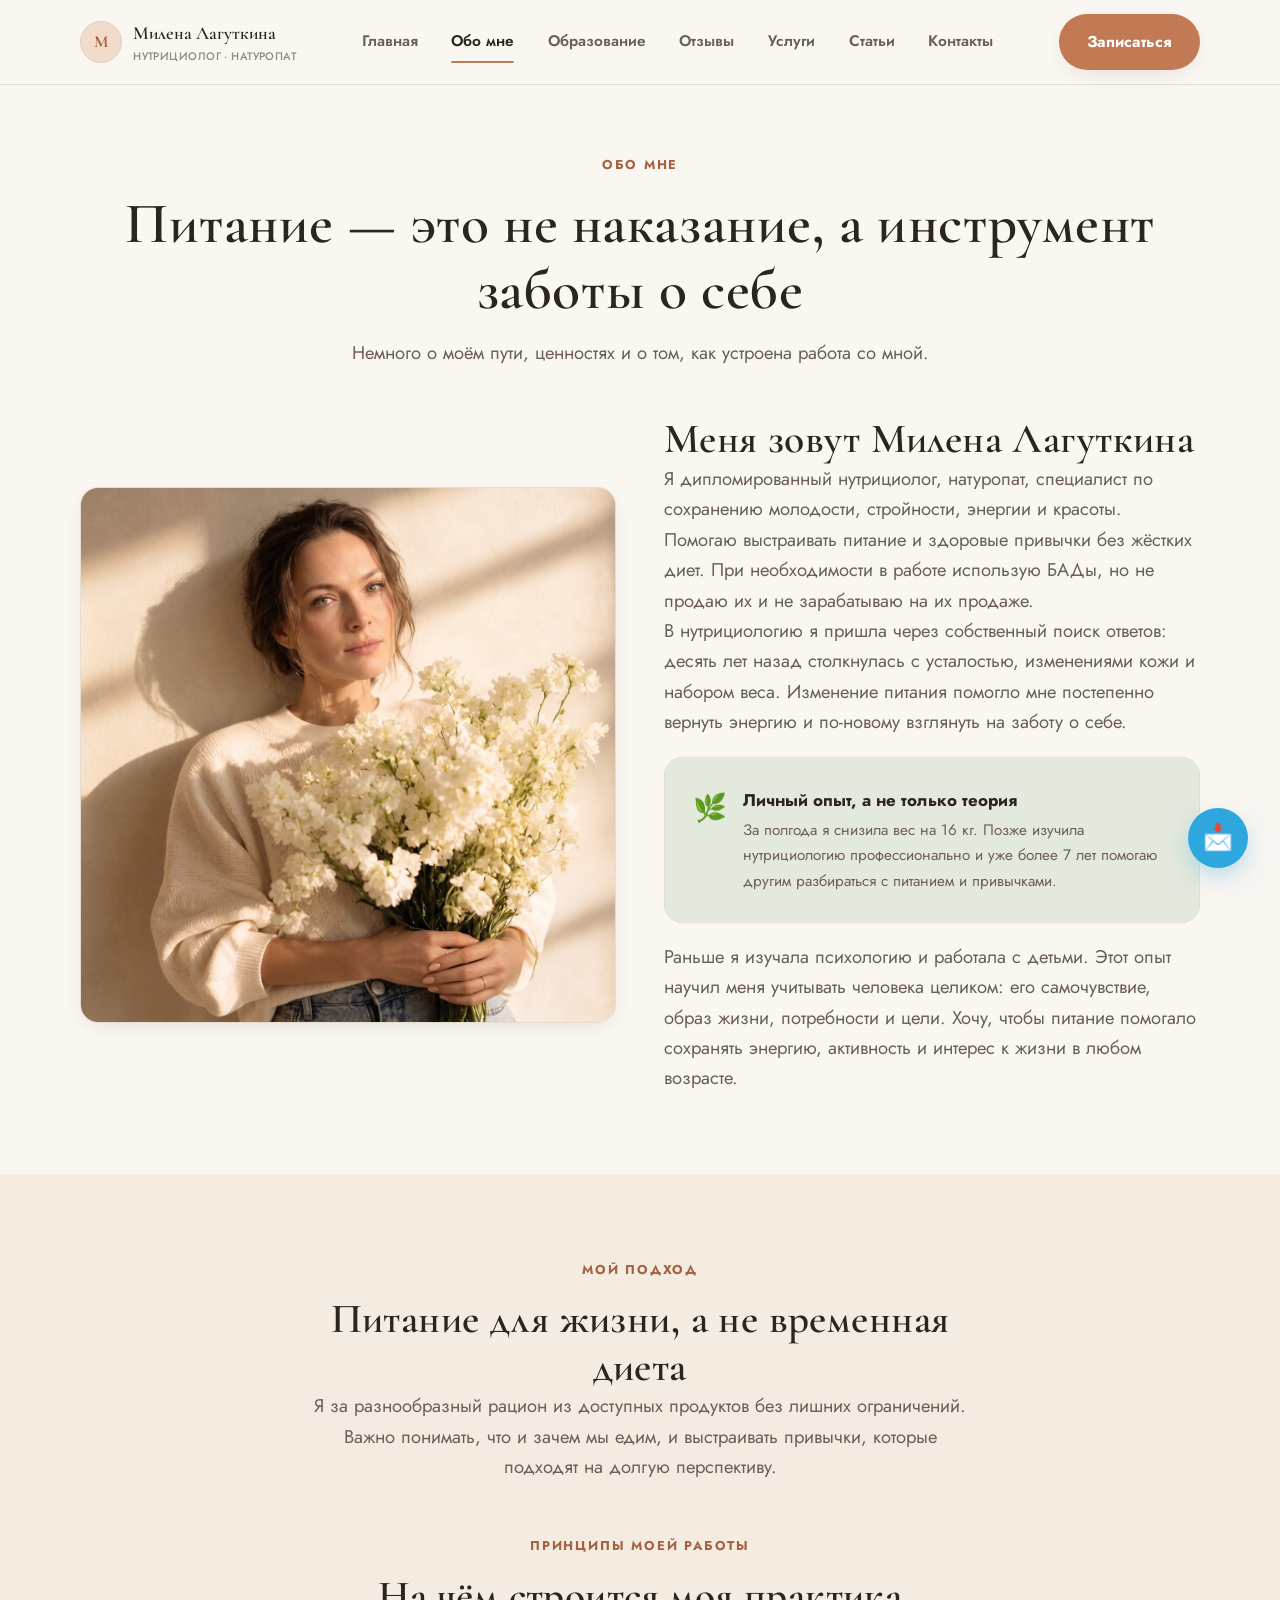
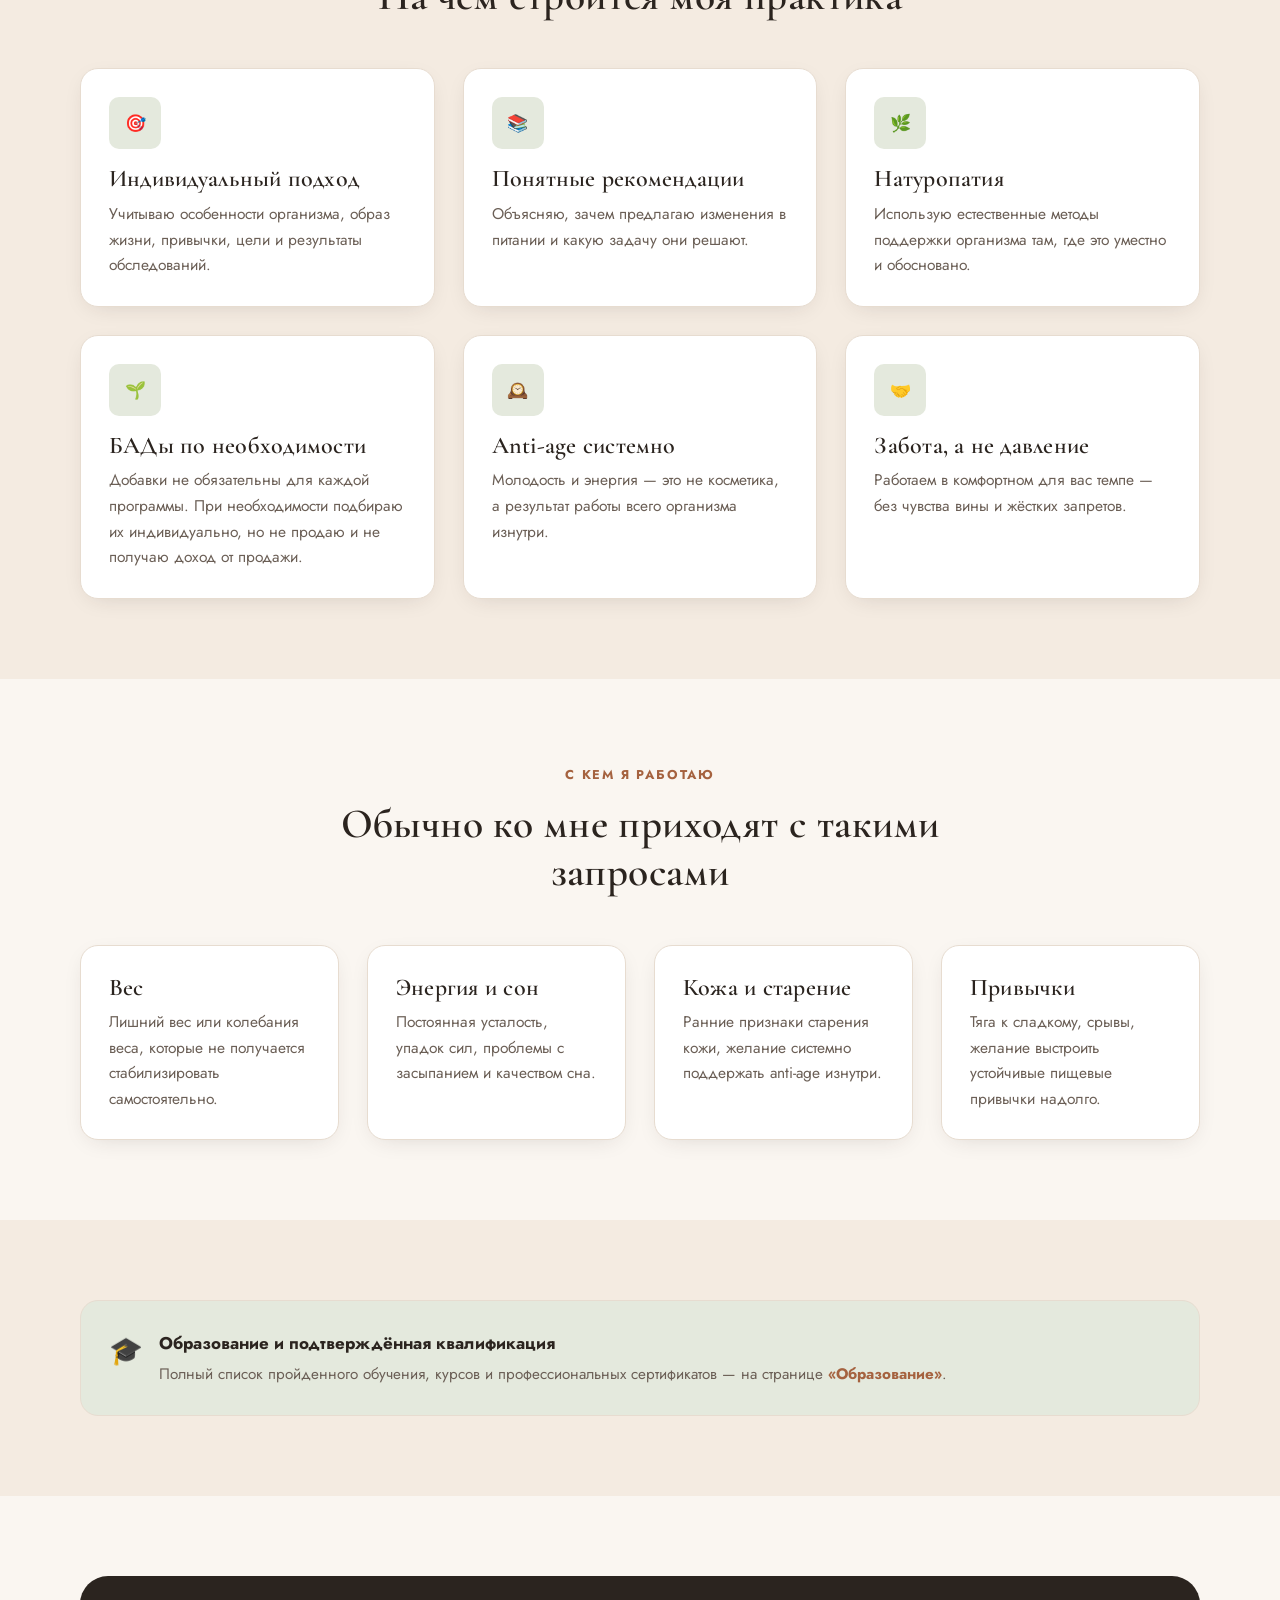
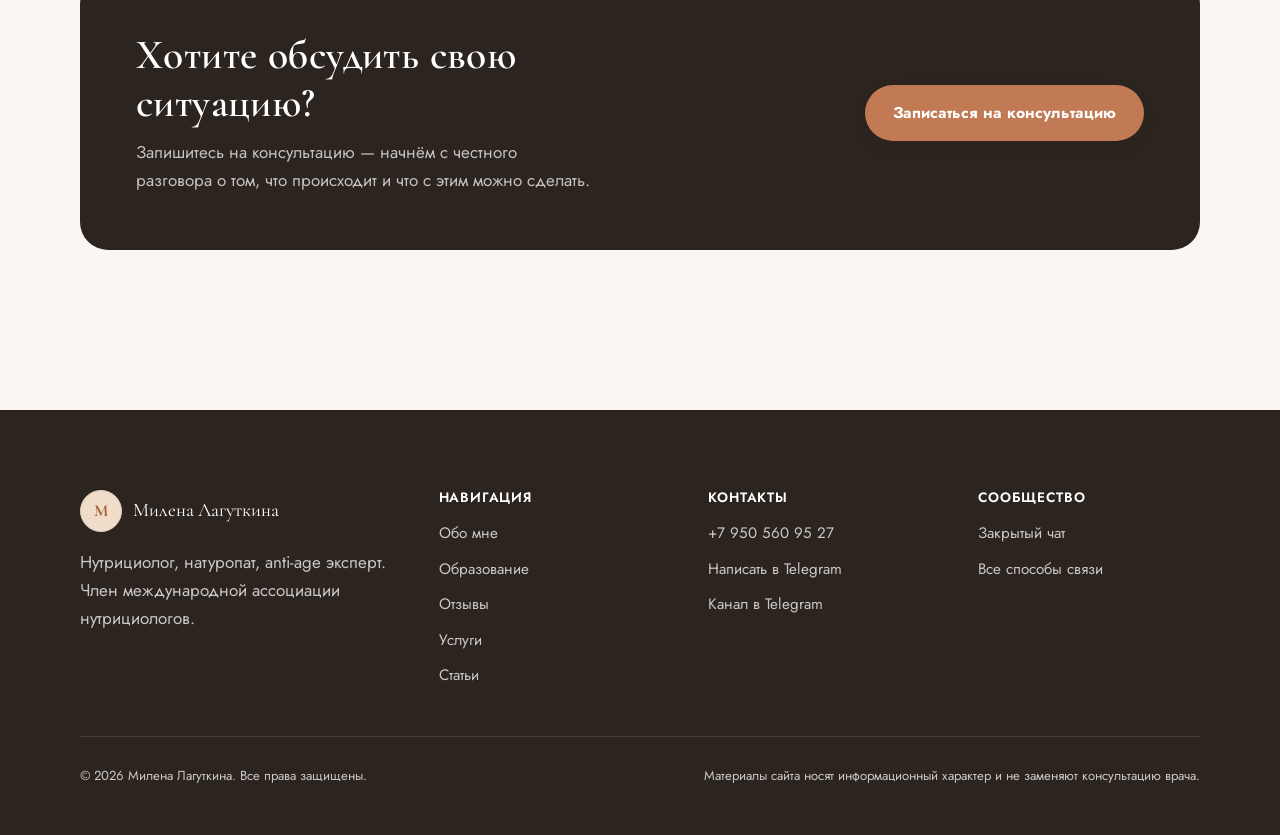
==== commit 9aa74e34: "Обновить демо по материалам клиента и упростить заявку" ====
--- a/about.html
+++ b/about.html
@@ -25,7 +25,7 @@
       <a href="about.html" aria-current="page">Обо мне</a>
       <a href="education.html">Образование</a>
       <a href="reviews.html">Отзывы</a>
-      <a href="products.html">Продукты</a>
+      <a href="products.html">Услуги</a>
       <a href="articles.html">Статьи</a>
       <a href="contacts.html">Контакты</a>
       <a href="contacts.html" class="btn btn-primary btn-sm mobile-only-cta">Записаться</a>
@@ -47,20 +47,20 @@
   <section class="section" style="padding-top:0">
     <div class="container two-col reveal">
       <div class="img-frame">
-        <img src="images/milena-portrait-3.jpg" alt="Милена Лагуткина" />
+        <img src="images/milena-flowers.jpg" alt="Милена Лагуткина с цветами" />
       </div>
       <div>
         <h2>Меня зовут Милена Лагуткина</h2>
-        <p class="lede">Я дипломированный нутрициолог, натуропат, специалист по сохранению молодости, стройности, энергии и красоты. Помогаю вернуть сияющий цвет лица, упругость кожи, блеск волос, стройное тело и желание жить — с помощью продуктов питания и здоровых привычек, без БАДов и жёстких диет.</p>
-        <p class="lede">В работе опираюсь на симптомы тела и, если есть, на результаты анализов — для точной корректировки и устойчивых результатов. Работаю с человеком как с целостной системой, в которой всё продумано до мелочей: питание, сон, режим и старение связаны между собой напрямую.</p>
+        <p class="lede">Я дипломированный нутрициолог, натуропат, специалист по сохранению молодости, стройности, энергии и красоты. Помогаю выстраивать питание и здоровые привычки без жёстких диет. При необходимости в работе использую БАДы, но не продаю их и не зарабатываю на их продаже.</p>
+        <p class="lede">В нутрициологию я пришла через собственный поиск ответов: десять лет назад столкнулась с усталостью, изменениями кожи и набором веса. Изменение питания помогло мне постепенно вернуть энергию и по-новому взглянуть на заботу о себе.</p>
         <div class="no-bads" style="margin-block:1.2rem;">
           <span class="ico">🌿</span>
           <div>
             <strong>Личный опыт, а не только теория</strong>
-            <p>Сама похудела на 16 кг за 6 месяцев — и с тех пор больше 5 лет помогаю с этим же путём другим. Всё, что советую, сначала тщательно проверяю на себе.</p>
+            <p>За полгода я снизила вес на 16 кг. Позже изучила нутрициологию профессионально и уже более 7 лет помогаю другим разбираться с питанием и привычками.</p>
           </div>
         </div>
-        <p class="lede">Моя миссия — чтобы каждый человек питался так, чтобы оставаться здоровым, энергичным и работоспособным, сохранял молодость и красоту как можно дольше. Чтобы тело не мешало жить, а давало возможность создавать, добиваться результатов и наслаждаться ими.</p>
+        <p class="lede">Раньше я изучала психологию и работала с детьми. Этот опыт научил меня учитывать человека целиком: его самочувствие, образ жизни, потребности и цели. Хочу, чтобы питание помогало сохранять энергию, активность и интерес к жизни в любом возрасте.</p>
       </div>
     </div>
   </section>
@@ -68,19 +68,21 @@
   <section class="section section--alt">
     <div class="container reveal">
       <div class="section-head center">
-        <p class="eyebrow">Ценности в работе</p>
-        <h2>На чём строится моя практика</h2>
-      </div>
+        <p class="eyebrow">Мой подход</p>
+        <h2>Питание для жизни, а не временная диета</h2>
+        <p class="lede" style="margin-inline:auto">Я за разнообразный рацион из доступных продуктов без лишних ограничений. Важно понимать, что и зачем мы едим, и выстраивать привычки, которые подходят на долгую перспективу.</p>
+      </div>
+      <div class="section-head center"><p class="eyebrow">Принципы моей работы</p><h2>На чём строится моя практика</h2></div>
       <div class="grid grid-3">
         <div class="card value-card reveal">
           <div class="icon-tile">🎯</div>
-          <h3>Индивидуально, не по шаблону</h3>
-          <p>Нет двух одинаковых людей — значит, не может быть одной программы питания «для всех».</p>
+          <h3>Индивидуальный подход</h3>
+          <p>Учитываю особенности организма, образ жизни, привычки, цели и результаты обследований.</p>
         </div>
         <div class="card value-card reveal">
           <div class="icon-tile">📚</div>
-          <h3>Простые и проверенные рекомендации</h3>
-          <p>Люблю простую, доступную еду без наворотов. Моя цель не удивить, а привести к результату понятными средствами — и только то, что проверено на практике.</p>
+          <h3>Понятные рекомендации</h3>
+          <p>Объясняю, зачем предлагаю изменения в питании и какую задачу они решают.</p>
         </div>
         <div class="card value-card reveal">
           <div class="icon-tile">🌿</div>
@@ -88,9 +90,9 @@
           <p>Использую естественные методы поддержки организма там, где это уместно и обосновано.</p>
         </div>
         <div class="card value-card reveal">
-          <div class="icon-tile">🚫</div>
-          <h3>Без БАДов</h3>
-          <p>Не продаю добавки и не зарабатываю на рекомендациях брендов — только питание и образ жизни.</p>
+          <div class="icon-tile">🌱</div>
+          <h3>БАДы по необходимости</h3>
+          <p>Добавки не обязательны для каждой программы. При необходимости подбираю их индивидуально, но не продаю и не получаю доход от продажи.</p>
         </div>
         <div class="card value-card reveal">
           <div class="icon-tile">🕰️</div>
@@ -159,7 +161,7 @@
           <li><a href="about.html">Обо мне</a></li>
           <li><a href="education.html">Образование</a></li>
           <li><a href="reviews.html">Отзывы</a></li>
-          <li><a href="products.html">Продукты</a></li>
+          <li><a href="products.html">Услуги</a></li>
           <li><a href="articles.html">Статьи</a></li>
         </ul>
       </div>
@@ -205,22 +207,17 @@
       <div class="form-field">
         <label for="f-service">Что вас интересует</label>
         <select id="f-service" name="service">
-          <option>Диагностика</option>
-          <option>Консультация</option>
-          <option>Марафон</option>
-          <option>Индивидуальное сопровождение</option>
+          <option>Видео-консультация</option>
+          <option>Сопровождение</option>
           <option>Групповое сопровождение</option>
+          <option>Программа «Здоровые пищевые привычки»</option>
           <option>Методичка</option>
           <option>Другое</option>
         </select>
       </div>
       <div class="form-field">
-        <label for="f-time">Удобное время для связи</label>
-        <input type="text" id="f-time" name="time" placeholder="Например, будни после 18:00" />
-      </div>
-      <div class="form-field">
-        <label for="f-comment">Комментарий</label>
-        <textarea id="f-comment" name="comment" placeholder="Коротко о вашем запросе"></textarea>
+        <label for="f-comment">Ваш запрос</label>
+        <textarea id="f-comment" name="comment" required placeholder="Коротко опишите, с каким вопросом обращаетесь"></textarea>
       </div>
       <button type="submit" class="btn btn-primary btn-block">Отправить в Telegram</button>
       <p class="form-note">Нажимая кнопку, вы перейдёте в Telegram с готовым сообщением — останется его отправить.</p>
--- a/css/style.css
+++ b/css/style.css
@@ -448,6 +448,10 @@
 .page-hero .eyebrow::before { display: none; }
 .page-hero h1 { margin-bottom: 0.9rem; }
 .page-hero .lede { margin-inline: auto; }
+.service-photo { display: flex; justify-content: center; margin-bottom: var(--space-lg); }
+.service-photo img { width: min(100%, 460px); max-height: 560px; object-fit: cover; object-position: center 25%; border-radius: var(--radius-md); box-shadow: var(--shadow-card); }
+.cert-document { display: flex; flex-direction: column; gap: 0.75rem; }
+.cert-document img { width: 100%; height: 190px; object-fit: contain; }
 .breadcrumb { font-size: 0.85rem; color: var(--color-text-faint); margin-bottom: var(--space-sm); }
 .breadcrumb a:hover { color: var(--color-primary-dark); }
 
